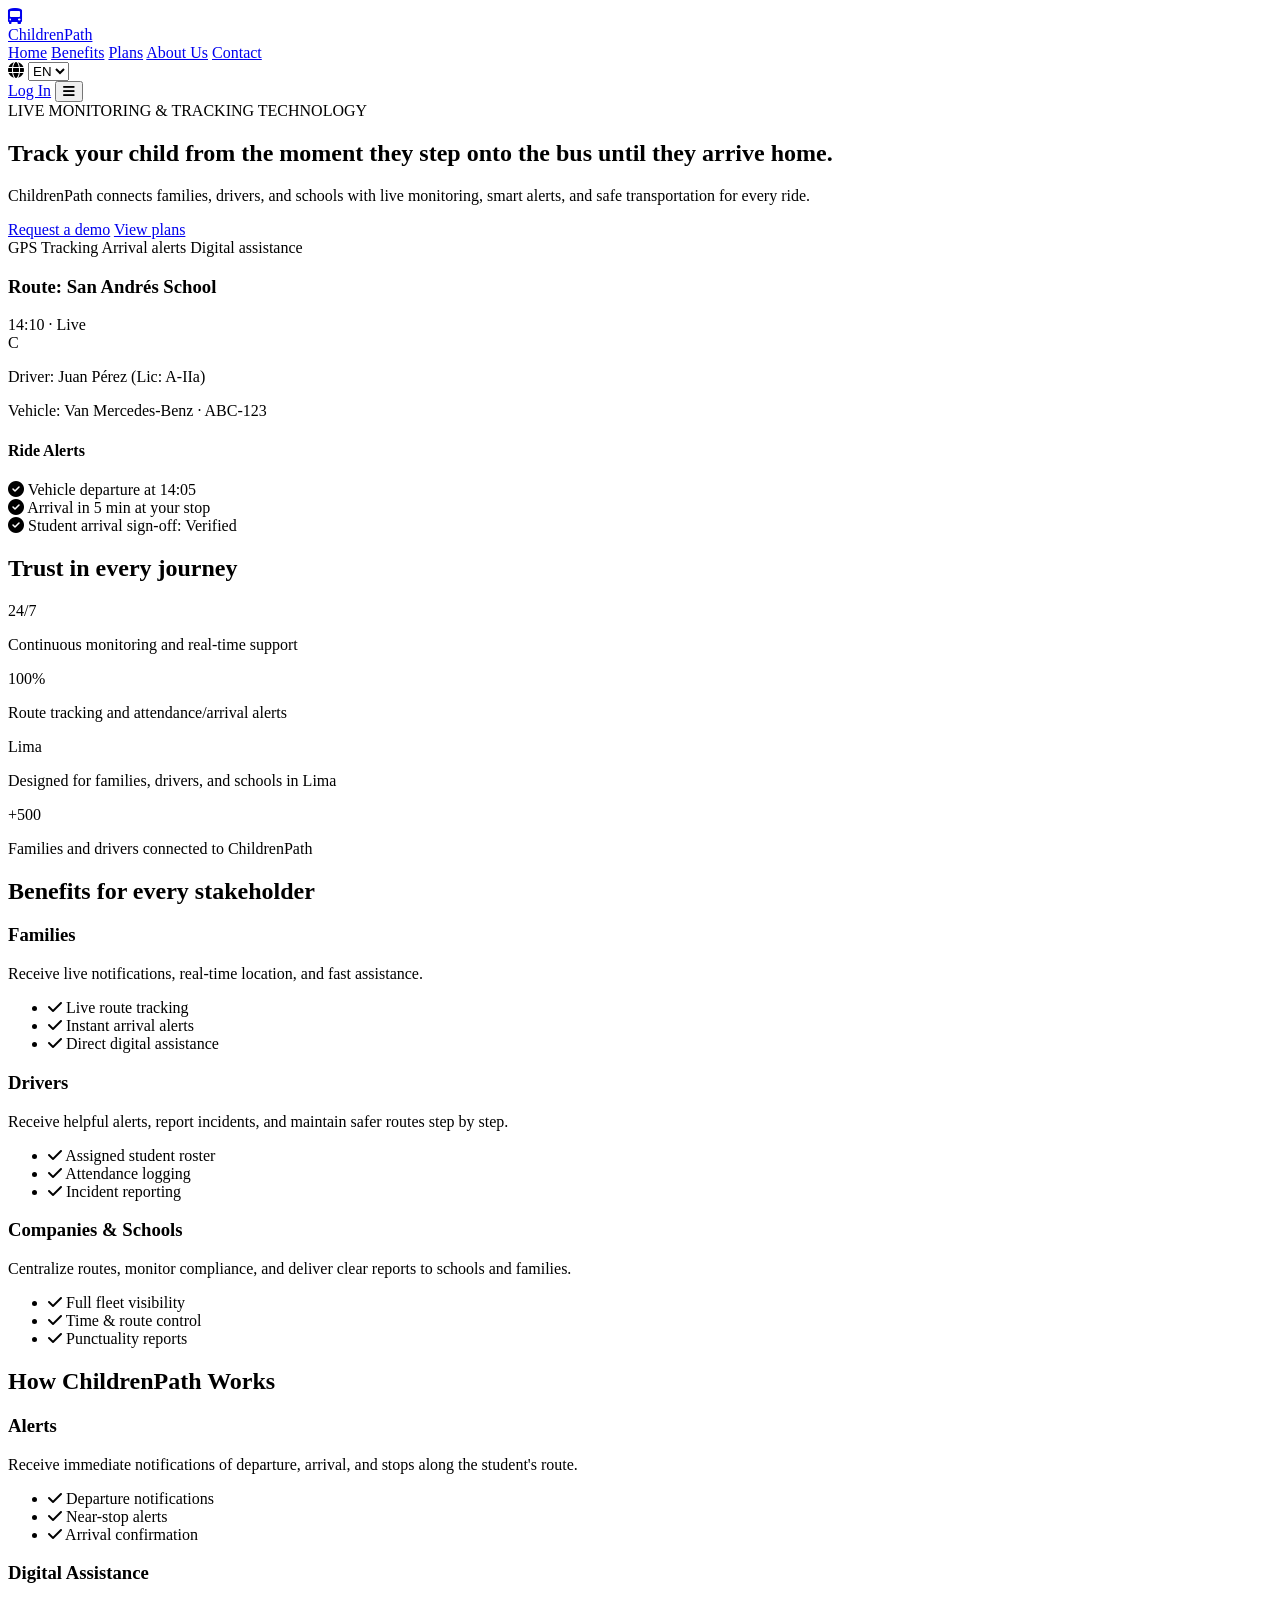
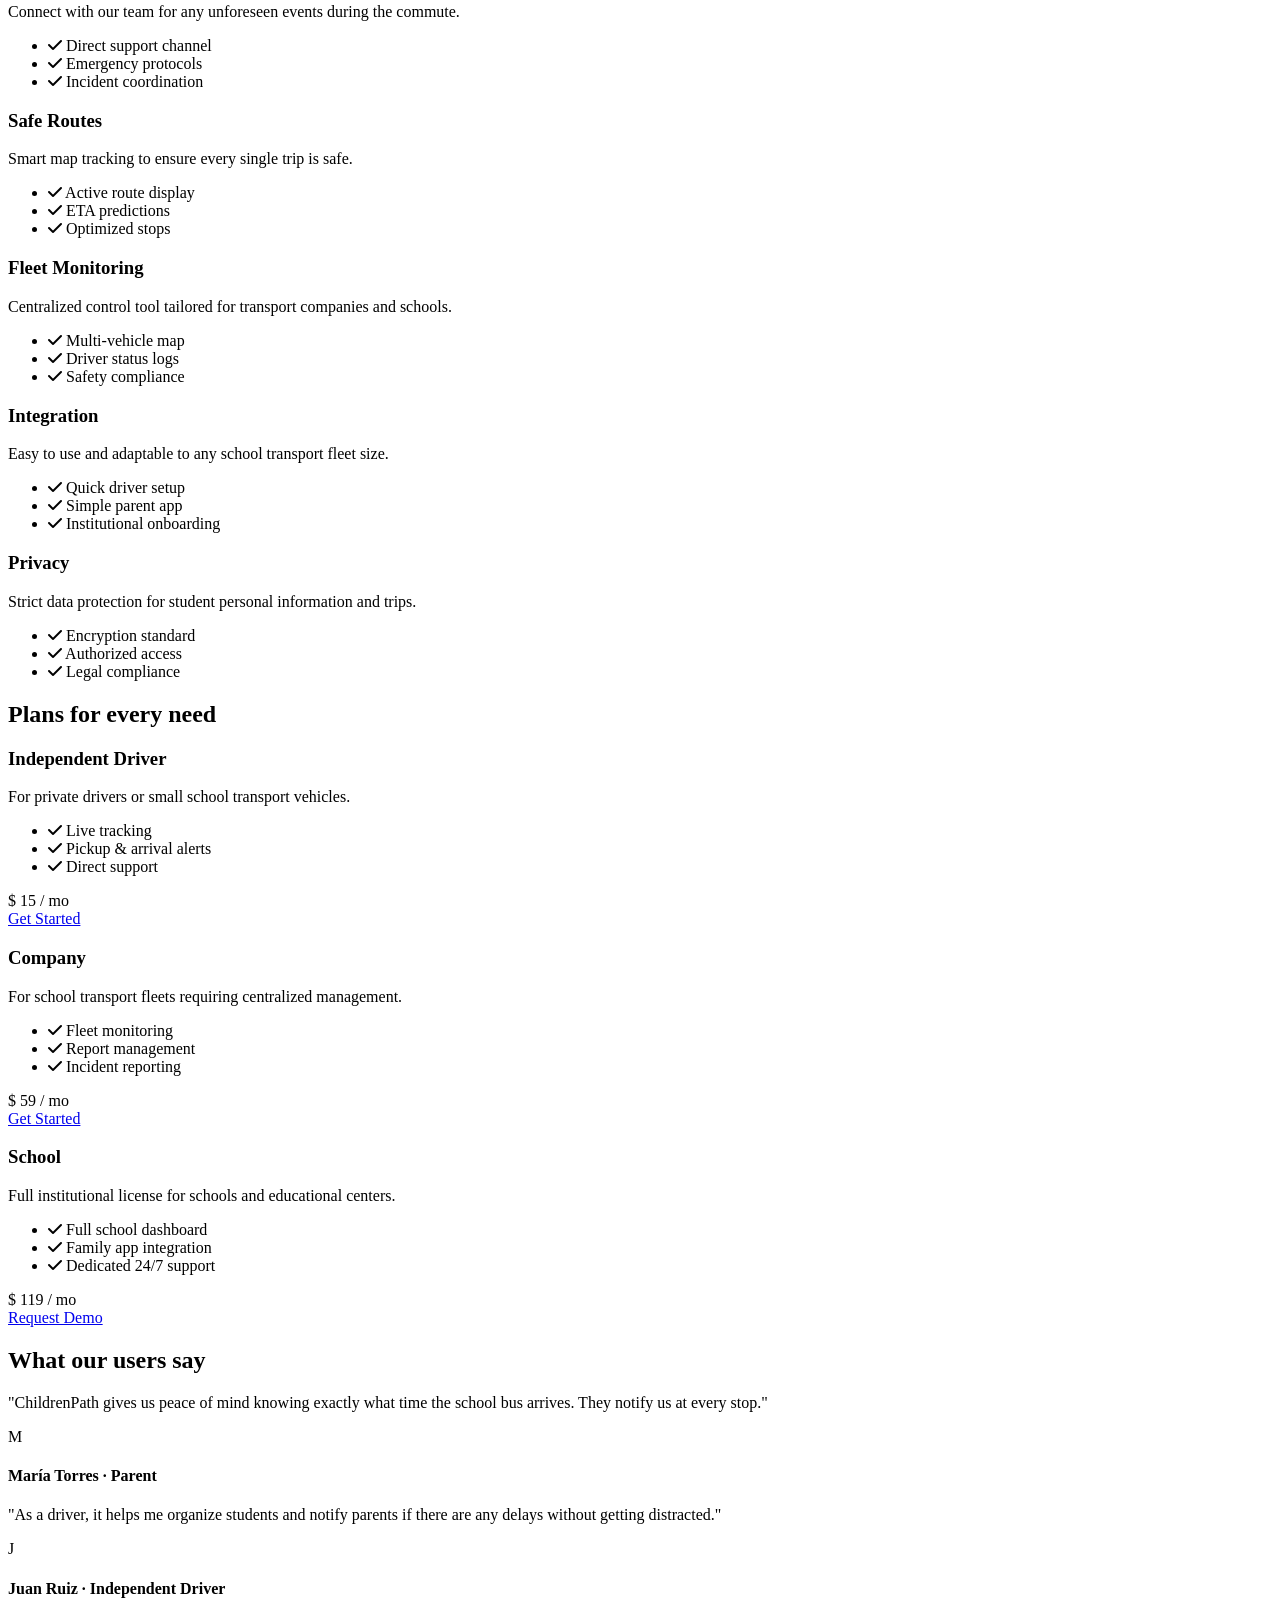
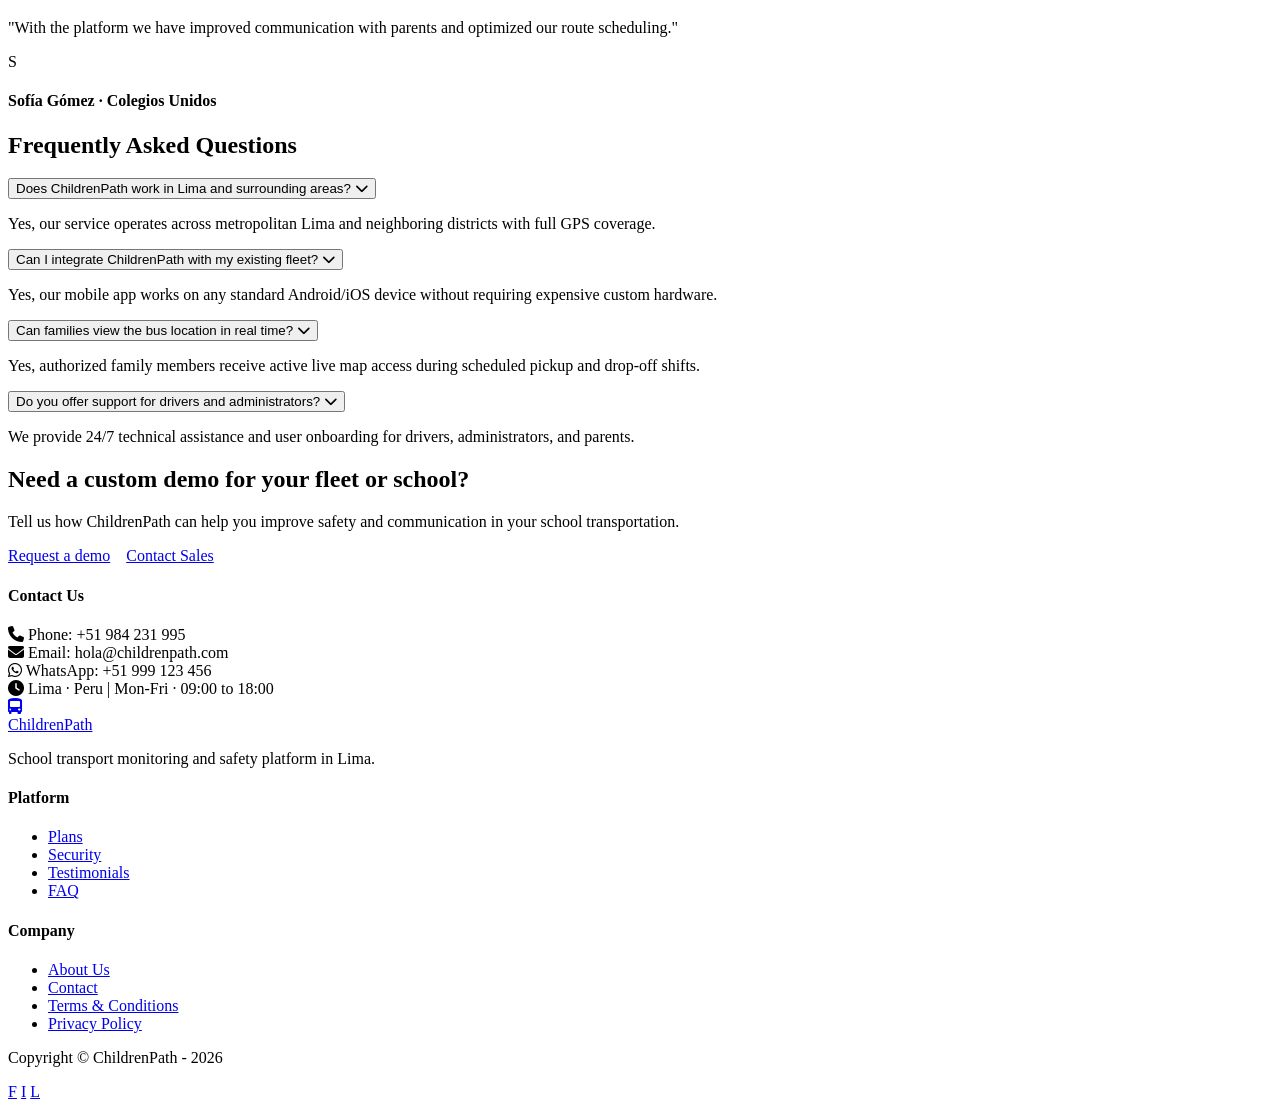
==== index.html @ 65bb15e7 "Feat: add index.html file content This commit creates the ChildrenPath marketing landing page in ind" ====
<!DOCTYPE html>
<html lang="en">
<head>
  <meta charset="UTF-8">
  <meta name="viewport" content="width=device-width, initial-scale=1.0">
  <title>ChildrenPath | Live School Transport Monitoring</title>
  <meta name="description" content="ChildrenPath connects families, drivers, and schools in Lima with live GPS monitoring, smart alerts, and safe school transportation.">
  <link rel="stylesheet" href="https://cdnjs.cloudflare.com/ajax/libs/font-awesome/6.4.0/css/all.min.css">
  <link rel="stylesheet" href="css/styles.css">
</head>
<body>

  <!-- Sticky Navbar -->
  <header class="navbar">
    <div class="container navbar-container">
      <a href="index.html" class="brand-logo">
        <div class="brand-icon">
          <i class="fa-solid fa-bus-simple"></i>
        </div>
        <span>ChildrenPath</span>
      </a>

      <nav class="nav-links">
        <a href="index.html#home" class="active" data-i18n="nav.home">Home</a>
        <a href="index.html#benefits" data-i18n="nav.benefits">Benefits</a>
        <a href="index.html#plans" data-i18n="nav.plans">Plans</a>
        <a href="about.html" data-i18n="nav.about">About Us</a>
        <a href="contact.html" data-i18n="nav.contact">Contact</a>
      </nav>

      <div class="nav-actions">
        <!-- i18n Language Selector -->
        <div class="lang-selector-wrapper">
          <i class="fa-solid fa-globe lang-icon"></i>
          <select class="lang-select" aria-label="Language selector">
            <option value="en" data-i18n="lang.en">EN</option>
            <option value="es" data-i18n="lang.es">ES</option>
          </select>
        </div>

        <!-- Login Button -->
        <a href="#" class="btn-login-header" data-i18n="nav.login">Log In</a>

        <!-- Mobile Menu Toggle -->
        <button class="nav-toggle" aria-label="Toggle navigation menu">
          <i class="fa-solid fa-bars"></i>
        </button>
      </div>
    </div>
  </header>

  <main>
    <!-- Hero Section -->
    <section id="home" class="hero">
      <div class="container hero-grid">
        <div class="hero-content">
          <span class="hero-badge" data-i18n="hero.badge">LIVE MONITORING & TRACKING TECHNOLOGY</span>
          <h1 class="hero-title" data-i18n="hero.title">Track your child from the moment they step onto the bus until they arrive home.</h1>
          <p class="hero-subtitle" data-i18n="hero.subtitle">ChildrenPath connects families, drivers, and schools with live monitoring, smart alerts, and safe transportation for every ride.</p>
          
          <div class="hero-buttons">
            <a href="contact.html" class="btn btn-primary" data-i18n="hero.btn.demo">Request a demo</a>
            <a href="#plans" class="btn btn-outline" data-i18n="hero.btn.plans">View plans</a>
          </div>

          <div class="hero-pills">
            <span class="pill-tag" data-i18n="hero.pill.gps">GPS Tracking</span>
            <span class="pill-tag" data-i18n="hero.pill.alerts">Arrival alerts</span>
            <span class="pill-tag" data-i18n="hero.pill.assistance">Digital assistance</span>
          </div>
        </div>

        <!-- Live Route Card Mockup Widget -->
        <div class="hero-widget">
          <div class="hero-widget-header">
            <h3 class="widget-route-title" data-i18n="hero.card.route">Route: San Andrés School</h3>
            <span class="widget-status-badge">14:10 · Live</span>
          </div>
          <div class="widget-driver-info">
            <div class="driver-avatar">C</div>
            <div class="driver-details">
              <p class="driver-name" data-i18n="hero.card.driver">Driver: Juan Pérez (Lic: A-IIa)</p>
              <p>Vehicle: Van Mercedes-Benz · ABC-123</p>
            </div>
          </div>
          <div class="widget-alerts">
            <h4 class="widget-alerts-title" data-i18n="hero.card.alertsTitle">Ride Alerts</h4>
            <div class="widget-alert-list">
              <div class="widget-alert-item">
                <i class="fa-solid fa-circle-check"></i>
                <span data-i18n="hero.card.alert1">Vehicle departure at 14:05</span>
              </div>
              <div class="widget-alert-item">
                <i class="fa-solid fa-circle-check"></i>
                <span data-i18n="hero.card.alert2">Arrival in 5 min at your stop</span>
              </div>
              <div class="widget-alert-item">
                <i class="fa-solid fa-circle-check"></i>
                <span data-i18n="hero.card.alert3">Student arrival sign-off: Verified</span>
              </div>
            </div>
          </div>
        </div>
      </div>
    </section>

    <!-- Stats Section -->
    <section class="section">
      <div class="container">
        <h2 class="section-title" data-i18n="stats.title">Trust in every journey</h2>
        <div class="stats-grid">
          <div class="stat-card">
            <div class="stat-number" data-i18n="stats.stat1.num">24/7</div>
            <p class="stat-desc" data-i18n="stats.stat1.desc">Continuous monitoring and real-time support</p>
          </div>
          <div class="stat-card">
            <div class="stat-number" data-i18n="stats.stat2.num">100%</div>
            <p class="stat-desc" data-i18n="stats.stat2.desc">Route tracking and attendance/arrival alerts</p>
          </div>
          <div class="stat-card">
            <div class="stat-number" data-i18n="stats.stat3.num">Lima</div>
            <p class="stat-desc" data-i18n="stats.stat3.desc">Designed for families, drivers, and schools in Lima</p>
          </div>
          <div class="stat-card">
            <div class="stat-number" data-i18n="stats.stat4.num">+500</div>
            <p class="stat-desc" data-i18n="stats.stat4.desc">Families and drivers connected to ChildrenPath</p>
          </div>
        </div>
      </div>
    </section>

    <!-- Benefits Section -->
    <section id="benefits" class="section">
      <div class="container">
        <h2 class="section-title" data-i18n="benefits.title">Benefits for every stakeholder</h2>
        <div class="benefits-grid">
          <!-- Families -->
          <div class="benefit-card">
            <h3 data-i18n="benefits.families.title">Families</h3>
            <p data-i18n="benefits.families.desc">Receive live notifications, real-time location, and fast assistance.</p>
            <ul class="benefit-bullets">
              <li><i class="fa-solid fa-check"></i> <span data-i18n="benefits.families.b1">Live route tracking</span></li>
              <li><i class="fa-solid fa-check"></i> <span data-i18n="benefits.families.b2">Instant arrival alerts</span></li>
              <li><i class="fa-solid fa-check"></i> <span data-i18n="benefits.families.b3">Direct digital assistance</span></li>
            </ul>
          </div>
          <!-- Drivers -->
          <div class="benefit-card">
            <h3 data-i18n="benefits.drivers.title">Drivers</h3>
            <p data-i18n="benefits.drivers.desc">Receive helpful alerts, report incidents, and maintain safer routes step by step.</p>
            <ul class="benefit-bullets">
              <li><i class="fa-solid fa-check"></i> <span data-i18n="benefits.drivers.b1">Assigned student roster</span></li>
              <li><i class="fa-solid fa-check"></i> <span data-i18n="benefits.drivers.b2">Attendance logging</span></li>
              <li><i class="fa-solid fa-check"></i> <span data-i18n="benefits.drivers.b3">Incident reporting</span></li>
            </ul>
          </div>
          <!-- Companies / Schools -->
          <div class="benefit-card">
            <h3 data-i18n="benefits.companies.title">Companies & Schools</h3>
            <p data-i18n="benefits.companies.desc">Centralize routes, monitor compliance, and deliver clear reports to schools and families.</p>
            <ul class="benefit-bullets">
              <li><i class="fa-solid fa-check"></i> <span data-i18n="benefits.companies.b1">Full fleet visibility</span></li>
              <li><i class="fa-solid fa-check"></i> <span data-i18n="benefits.companies.b2">Time & route control</span></li>
              <li><i class="fa-solid fa-check"></i> <span data-i18n="benefits.companies.b3">Punctuality reports</span></li>
            </ul>
          </div>
        </div>
      </div>
    </section>

    <!-- How it Works Section -->
    <section class="section">
      <div class="container">
        <h2 class="section-title" data-i18n="how.title">How ChildrenPath Works</h2>
        <div class="how-grid">
          <div class="how-card">
            <h3 data-i18n="how.c1.title">Alerts</h3>
            <p data-i18n="how.c1.desc">Receive immediate notifications of departure, arrival, and stops along the student's route.</p>
            <ul class="benefit-bullets">
              <li><i class="fa-solid fa-check"></i> Departure notifications</li>
              <li><i class="fa-solid fa-check"></i> Near-stop alerts</li>
              <li><i class="fa-solid fa-check"></i> Arrival confirmation</li>
            </ul>
          </div>
          <div class="how-card">
            <h3 data-i18n="how.c2.title">Digital Assistance</h3>
            <p data-i18n="how.c2.desc">Connect with our team for any unforeseen events during the commute.</p>
            <ul class="benefit-bullets">
              <li><i class="fa-solid fa-check"></i> Direct support channel</li>
              <li><i class="fa-solid fa-check"></i> Emergency protocols</li>
              <li><i class="fa-solid fa-check"></i> Incident coordination</li>
            </ul>
          </div>
          <div class="how-card">
            <h3 data-i18n="how.c3.title">Safe Routes</h3>
            <p data-i18n="how.c3.desc">Smart map tracking to ensure every single trip is safe.</p>
            <ul class="benefit-bullets">
              <li><i class="fa-solid fa-check"></i> Active route display</li>
              <li><i class="fa-solid fa-check"></i> ETA predictions</li>
              <li><i class="fa-solid fa-check"></i> Optimized stops</li>
            </ul>
          </div>
          <div class="how-card">
            <h3 data-i18n="how.c4.title">Fleet Monitoring</h3>
            <p data-i18n="how.c4.desc">Centralized control tool tailored for transport companies and schools.</p>
            <ul class="benefit-bullets">
              <li><i class="fa-solid fa-check"></i> Multi-vehicle map</li>
              <li><i class="fa-solid fa-check"></i> Driver status logs</li>
              <li><i class="fa-solid fa-check"></i> Safety compliance</li>
            </ul>
          </div>
          <div class="how-card">
            <h3 data-i18n="how.c5.title">Integration</h3>
            <p data-i18n="how.c5.desc">Easy to use and adaptable to any school transport fleet size.</p>
            <ul class="benefit-bullets">
              <li><i class="fa-solid fa-check"></i> Quick driver setup</li>
              <li><i class="fa-solid fa-check"></i> Simple parent app</li>
              <li><i class="fa-solid fa-check"></i> Institutional onboarding</li>
            </ul>
          </div>
          <div class="how-card">
            <h3 data-i18n="how.c6.title">Privacy</h3>
            <p data-i18n="how.c6.desc">Strict data protection for student personal information and trips.</p>
            <ul class="benefit-bullets">
              <li><i class="fa-solid fa-check"></i> Encryption standard</li>
              <li><i class="fa-solid fa-check"></i> Authorized access</li>
              <li><i class="fa-solid fa-check"></i> Legal compliance</li>
            </ul>
          </div>
        </div>
      </div>
    </section>

    <!-- Plans Section -->
    <section id="plans" class="section">
      <div class="container">
        <h2 class="section-title" data-i18n="plans.title">Plans for every need</h2>
        <div class="plans-grid">
          <!-- Independent Driver -->
          <div class="plan-card">
            <div>
              <h3 class="plan-title" data-i18n="plans.p1.title">Independent Driver</h3>
              <p class="plan-desc" data-i18n="plans.p1.desc">For private drivers or small school transport vehicles.</p>
              <ul class="benefit-bullets plan-bullets">
                <li><i class="fa-solid fa-check"></i> <span data-i18n="plans.p1.b1">Live tracking</span></li>
                <li><i class="fa-solid fa-check"></i> <span data-i18n="plans.p1.b2">Pickup & arrival alerts</span></li>
                <li><i class="fa-solid fa-check"></i> <span data-i18n="plans.p1.b3">Direct support</span></li>
              </ul>
            </div>
            <div>
              <div class="plan-price-box" data-i18n="plans.p1.price">$ 15 / mo</div>
              <a href="contact.html" class="btn btn-primary" style="width: 100%;" data-i18n="plans.btn.select">Get Started</a>
            </div>
          </div>

          <!-- Company -->
          <div class="plan-card">
            <div>
              <h3 class="plan-title" data-i18n="plans.p2.title">Company</h3>
              <p class="plan-desc" data-i18n="plans.p2.desc">For school transport fleets requiring centralized management.</p>
              <ul class="benefit-bullets plan-bullets">
                <li><i class="fa-solid fa-check"></i> <span data-i18n="plans.p2.b1">Fleet monitoring</span></li>
                <li><i class="fa-solid fa-check"></i> <span data-i18n="plans.p2.b2">Report management</span></li>
                <li><i class="fa-solid fa-check"></i> <span data-i18n="plans.p2.b3">Incident reporting</span></li>
              </ul>
            </div>
            <div>
              <div class="plan-price-box" data-i18n="plans.p2.price">$ 59 / mo</div>
              <a href="contact.html" class="btn btn-primary" style="width: 100%;" data-i18n="plans.btn.select">Get Started</a>
            </div>
          </div>

          <!-- School (Highlighted) -->
          <div class="plan-card highlight">
            <div>
              <h3 class="plan-title" data-i18n="plans.p3.title">School</h3>
              <p class="plan-desc" data-i18n="plans.p3.desc">Full institutional license for schools and educational centers.</p>
              <ul class="benefit-bullets plan-bullets">
                <li><i class="fa-solid fa-check"></i> <span data-i18n="plans.p3.b1">Full school dashboard</span></li>
                <li><i class="fa-solid fa-check"></i> <span data-i18n="plans.p3.b2">Family app integration</span></li>
                <li><i class="fa-solid fa-check"></i> <span data-i18n="plans.p3.b3">Dedicated 24/7 support</span></li>
              </ul>
            </div>
            <div>
              <div class="plan-price-box" data-i18n="plans.p3.price">$ 119 / mo</div>
              <a href="contact.html" class="btn btn-white" style="width: 100%;" data-i18n="plans.btn.request">Request Demo</a>
            </div>
          </div>
        </div>
      </div>
    </section>

    <!-- Testimonials Section -->
    <section class="section">
      <div class="container">
        <h2 class="section-title" data-i18n="testimonials.title">What our users say</h2>
        <div class="testimonials-grid">
          <!-- T1 -->
          <div class="testimonial-card">
            <p class="testimonial-quote" data-i18n="testimonials.t1">"ChildrenPath gives us peace of mind knowing exactly what time the school bus arrives. They notify us at every stop."</p>
            <div class="testimonial-user">
              <div class="user-avatar">M</div>
              <div>
                <h4 class="user-name" data-i18n="testimonials.u1">María Torres · Parent</h4>
              </div>
            </div>
          </div>
          <!-- T2 -->
          <div class="testimonial-card">
            <p class="testimonial-quote" data-i18n="testimonials.t2">"As a driver, it helps me organize students and notify parents if there are any delays without getting distracted."</p>
            <div class="testimonial-user">
              <div class="user-avatar">J</div>
              <div>
                <h4 class="user-name" data-i18n="testimonials.u2">Juan Ruiz · Independent Driver</h4>
              </div>
            </div>
          </div>
          <!-- T3 -->
          <div class="testimonial-card">
            <p class="testimonial-quote" data-i18n="testimonials.t3">"With the platform we have improved communication with parents and optimized our route scheduling."</p>
            <div class="testimonial-user">
              <div class="user-avatar">S</div>
              <div>
                <h4 class="user-name" data-i18n="testimonials.u3">Sofía Gómez · Colegios Unidos</h4>
              </div>
            </div>
          </div>
        </div>
      </div>
    </section>

    <!-- FAQ Accordion -->
    <section class="section">
      <div class="container">
        <h2 class="section-title" data-i18n="faq.title">Frequently Asked Questions</h2>
        <div class="faq-box">
          <div class="faq-list">
            <div class="faq-item">
              <button class="faq-question" aria-expanded="false">
                <span data-i18n="faq.q1">Does ChildrenPath work in Lima and surrounding areas?</span>
                <i class="fa-solid fa-chevron-down"></i>
              </button>
              <div class="faq-answer">
                <p data-i18n="faq.a1">Yes, our service operates across metropolitan Lima and neighboring districts with full GPS coverage.</p>
              </div>
            </div>

            <div class="faq-item">
              <button class="faq-question" aria-expanded="false">
                <span data-i18n="faq.q2">Can I integrate ChildrenPath with my existing fleet?</span>
                <i class="fa-solid fa-chevron-down"></i>
              </button>
              <div class="faq-answer">
                <p data-i18n="faq.a2">Yes, our mobile app works on any standard Android/iOS device without requiring expensive custom hardware.</p>
              </div>
            </div>

            <div class="faq-item">
              <button class="faq-question" aria-expanded="false">
                <span data-i18n="faq.q3">Can families view the bus location in real time?</span>
                <i class="fa-solid fa-chevron-down"></i>
              </button>
              <div class="faq-answer">
                <p data-i18n="faq.a3">Yes, authorized family members receive active live map access during scheduled pickup and drop-off shifts.</p>
              </div>
            </div>

            <div class="faq-item">
              <button class="faq-question" aria-expanded="false">
                <span data-i18n="faq.q4">Do you offer support for drivers and administrators?</span>
                <i class="fa-solid fa-chevron-down"></i>
              </button>
              <div class="faq-answer">
                <p data-i18n="faq.a4">We provide 24/7 technical assistance and user onboarding for drivers, administrators, and parents.</p>
              </div>
            </div>
          </div>
        </div>
      </div>
    </section>

    <!-- CTA Banner -->
    <section class="container">
      <div class="cta-banner">
        <div>
          <h2 data-i18n="cta.title">Need a custom demo for your fleet or school?</h2>
          <p data-i18n="cta.desc">Tell us how ChildrenPath can help you improve safety and communication in your school transportation.</p>
          <div style="display: flex; gap: 16px; flex-wrap: wrap;">
            <a href="contact.html" class="btn btn-white" data-i18n="hero.btn.demo">Request a demo</a>
            <a href="contact.html" class="btn btn-white-outline" data-i18n="cta.btn.contact">Contact Sales</a>
          </div>
        </div>
        <div class="cta-contact-box">
          <h4 data-i18n="cta.contact">Contact Us</h4>
          <div class="contact-detail-item">
            <i class="fa-solid fa-phone"></i>
            <span data-i18n="cta.phone">Phone: +51 984 231 995</span>
          </div>
          <div class="contact-detail-item">
            <i class="fa-solid fa-envelope"></i>
            <span data-i18n="cta.email">Email: hola@childrenpath.com</span>
          </div>
          <div class="contact-detail-item">
            <i class="fa-brands fa-whatsapp"></i>
            <span data-i18n="cta.whatsapp">WhatsApp: +51 999 123 456</span>
          </div>
          <div class="contact-detail-item">
            <i class="fa-solid fa-clock"></i>
            <span data-i18n="cta.hours">Lima · Peru | Mon-Fri · 09:00 to 18:00</span>
          </div>
        </div>
      </div>
    </section>
  </main>

  <!-- Footer -->
  <footer class="footer">
    <div class="container">
      <div class="footer-grid">
        <div class="footer-brand">
          <a href="index.html" class="brand-logo">
            <div class="brand-icon">
              <i class="fa-solid fa-bus-simple"></i>
            </div>
            <span>ChildrenPath</span>
          </a>
          <p data-i18n="footer.tagline">School transport monitoring and safety platform in Lima.</p>
        </div>

        <div class="footer-col">
          <h4 data-i18n="footer.platform">Platform</h4>
          <ul>
            <li><a href="index.html#plans" data-i18n="nav.plans">Plans</a></li>
            <li><a href="#" data-i18n="footer.security">Security</a></li>
            <li><a href="index.html#benefits" data-i18n="footer.testimonials">Testimonials</a></li>
            <li><a href="#" data-i18n="footer.faq">FAQ</a></li>
          </ul>
        </div>

        <div class="footer-col">
          <h4 data-i18n="footer.company">Company</h4>
          <ul>
            <li><a href="about.html" data-i18n="nav.about">About Us</a></li>
            <li><a href="contact.html" data-i18n="nav.contact">Contact</a></li>
            <li><a href="terms.html" data-i18n="footer.terms">Terms & Conditions</a></li>
            <li><a href="terms.html" data-i18n="footer.privacy">Privacy Policy</a></li>
          </ul>
        </div>
      </div>

      <div class="footer-bottom">
        <p data-i18n="footer.copyright">Copyright © ChildrenPath - 2026</p>
        <div class="social-icons">
          <a href="#" class="social-circle" aria-label="Facebook">F</a>
          <a href="#" class="social-circle" aria-label="Instagram">I</a>
          <a href="#" class="social-circle" aria-label="LinkedIn">L</a>
        </div>
      </div>
    </div>
  </footer>

  <script src="js/i18n.js"></script>
  <script src="js/main.js"></script>
</body>
</html>
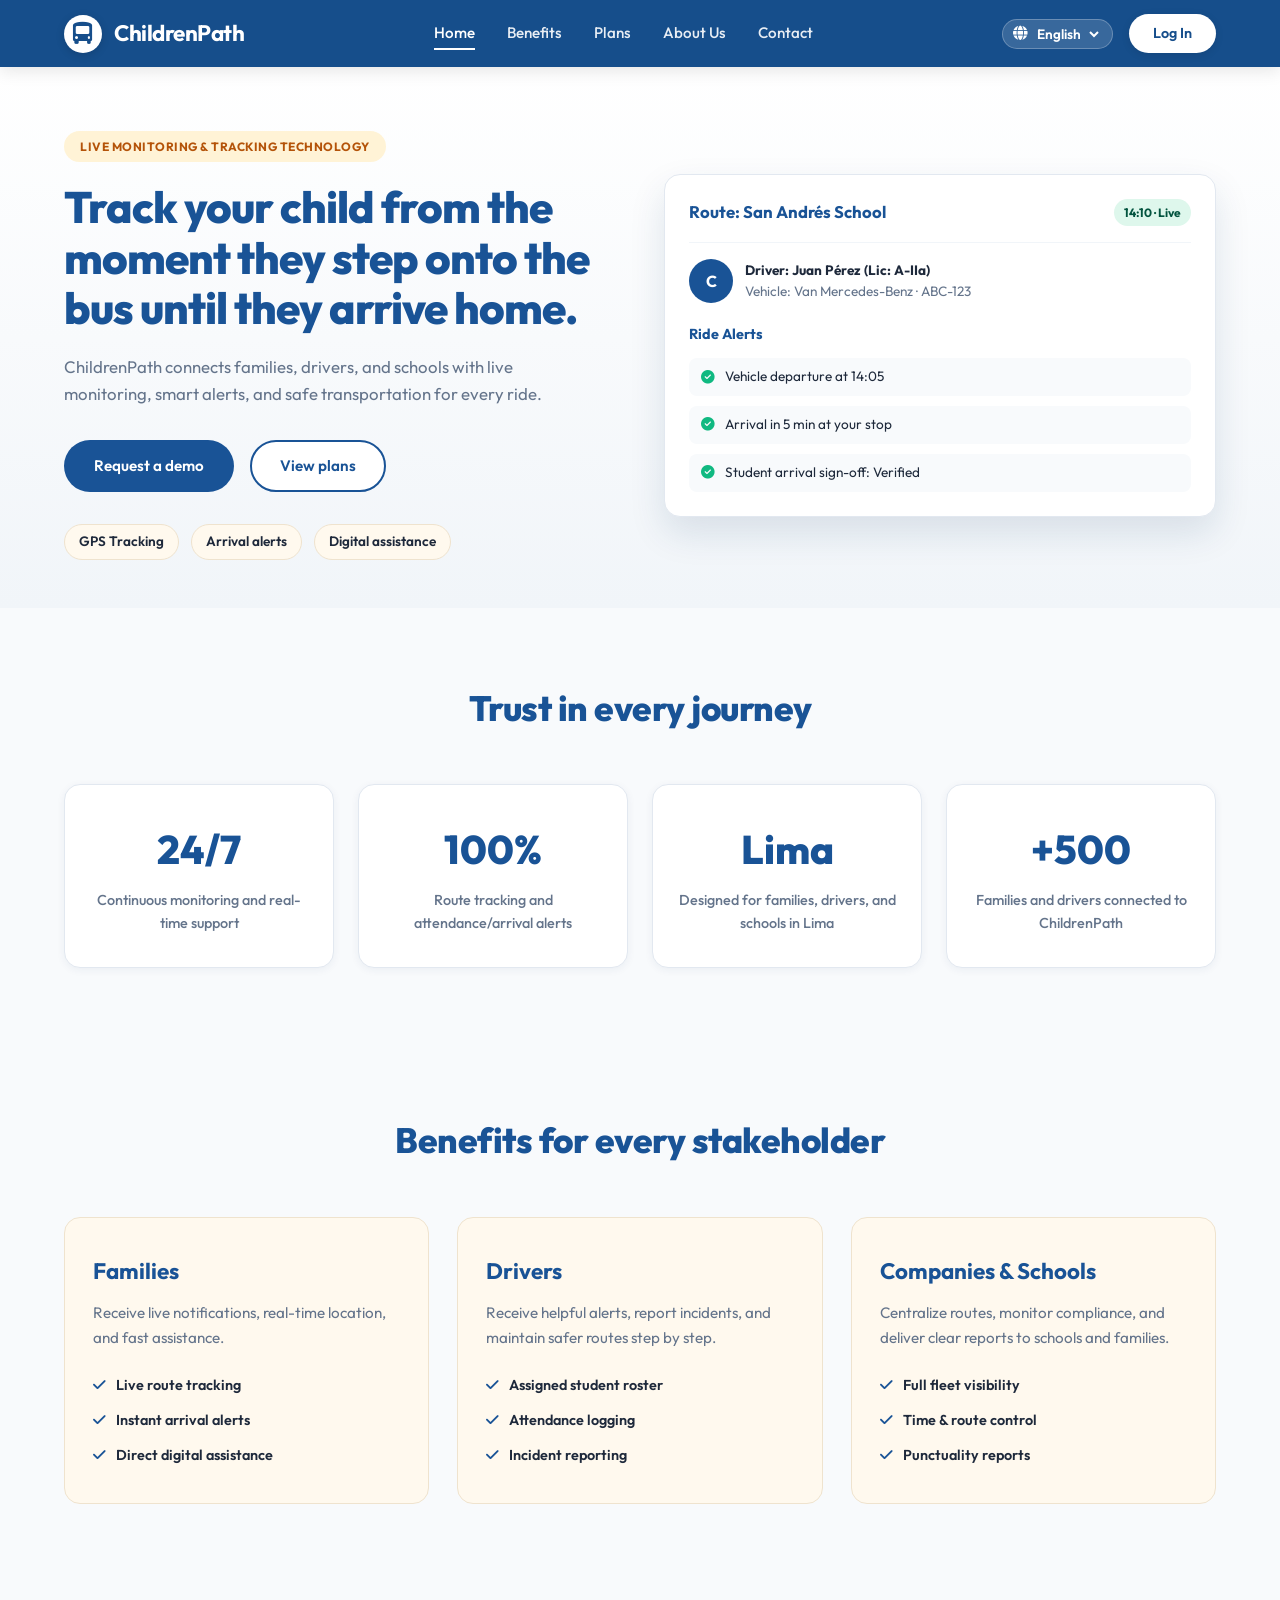
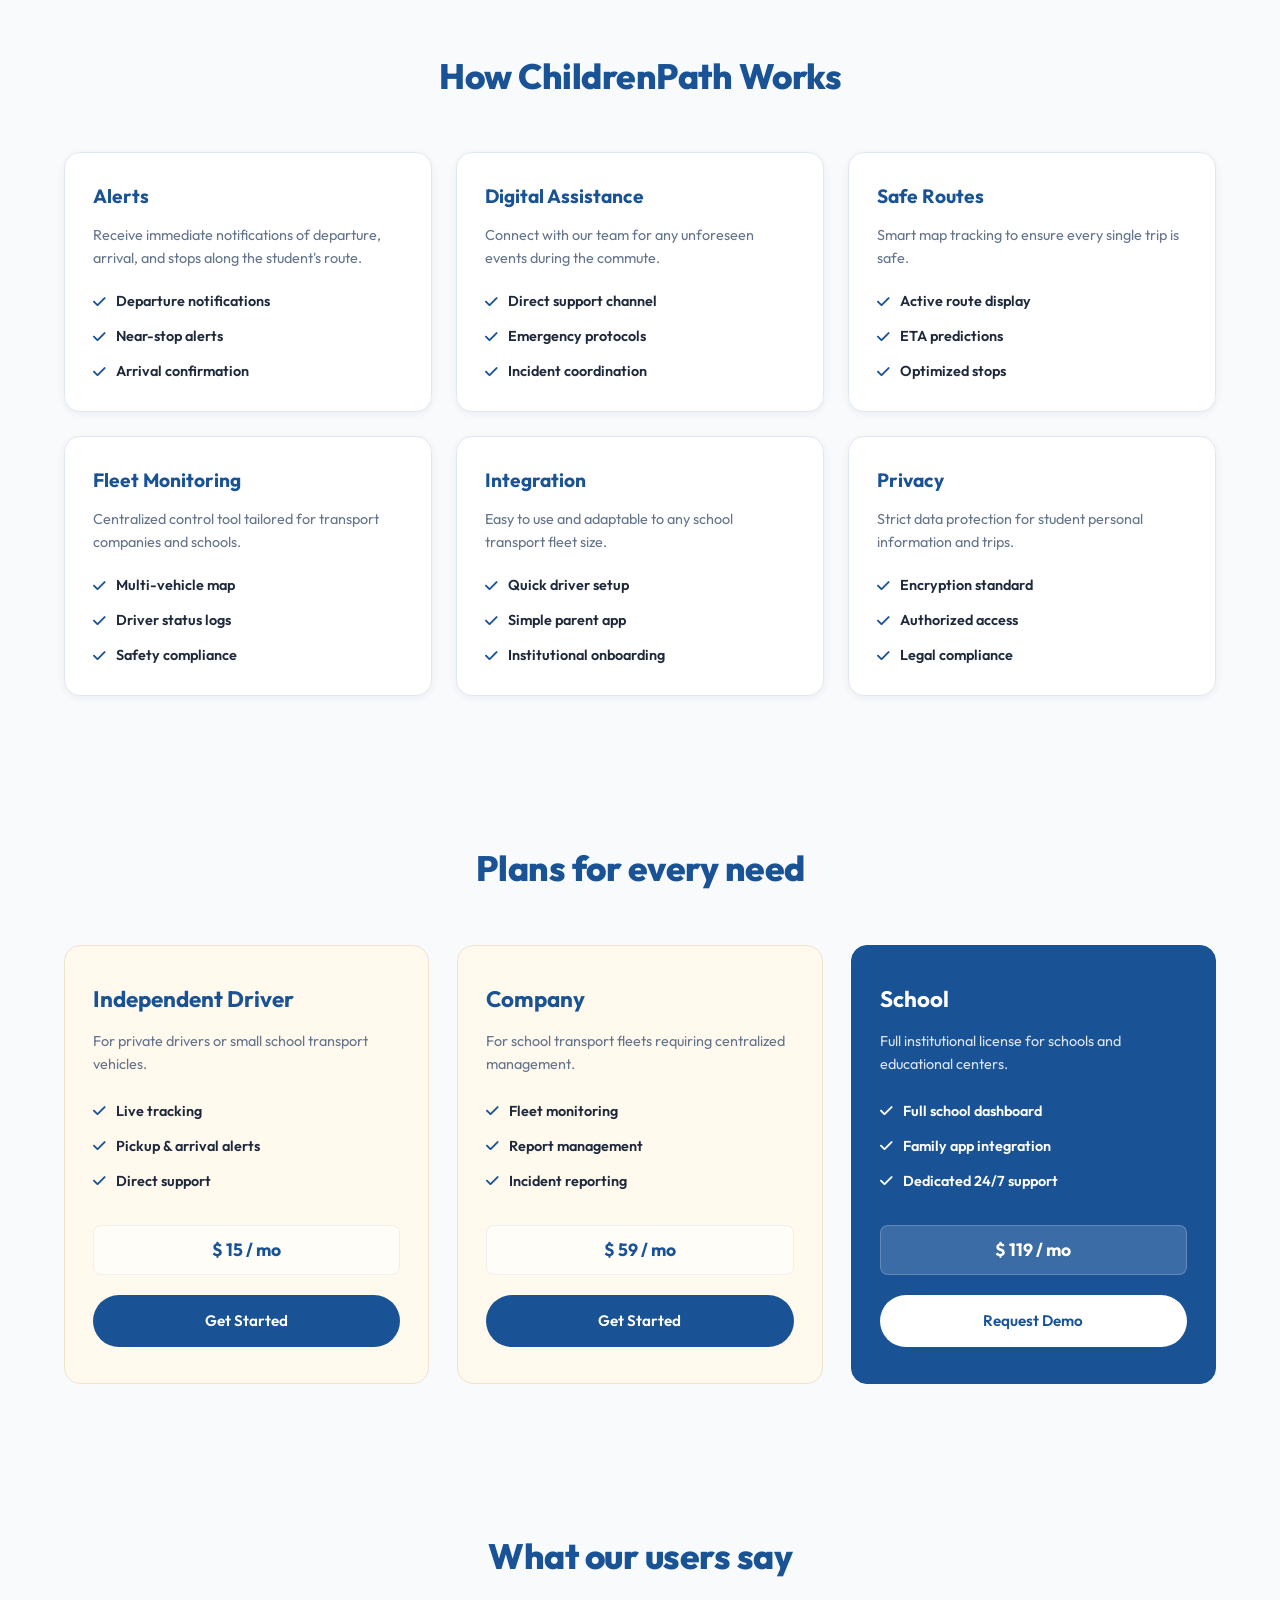
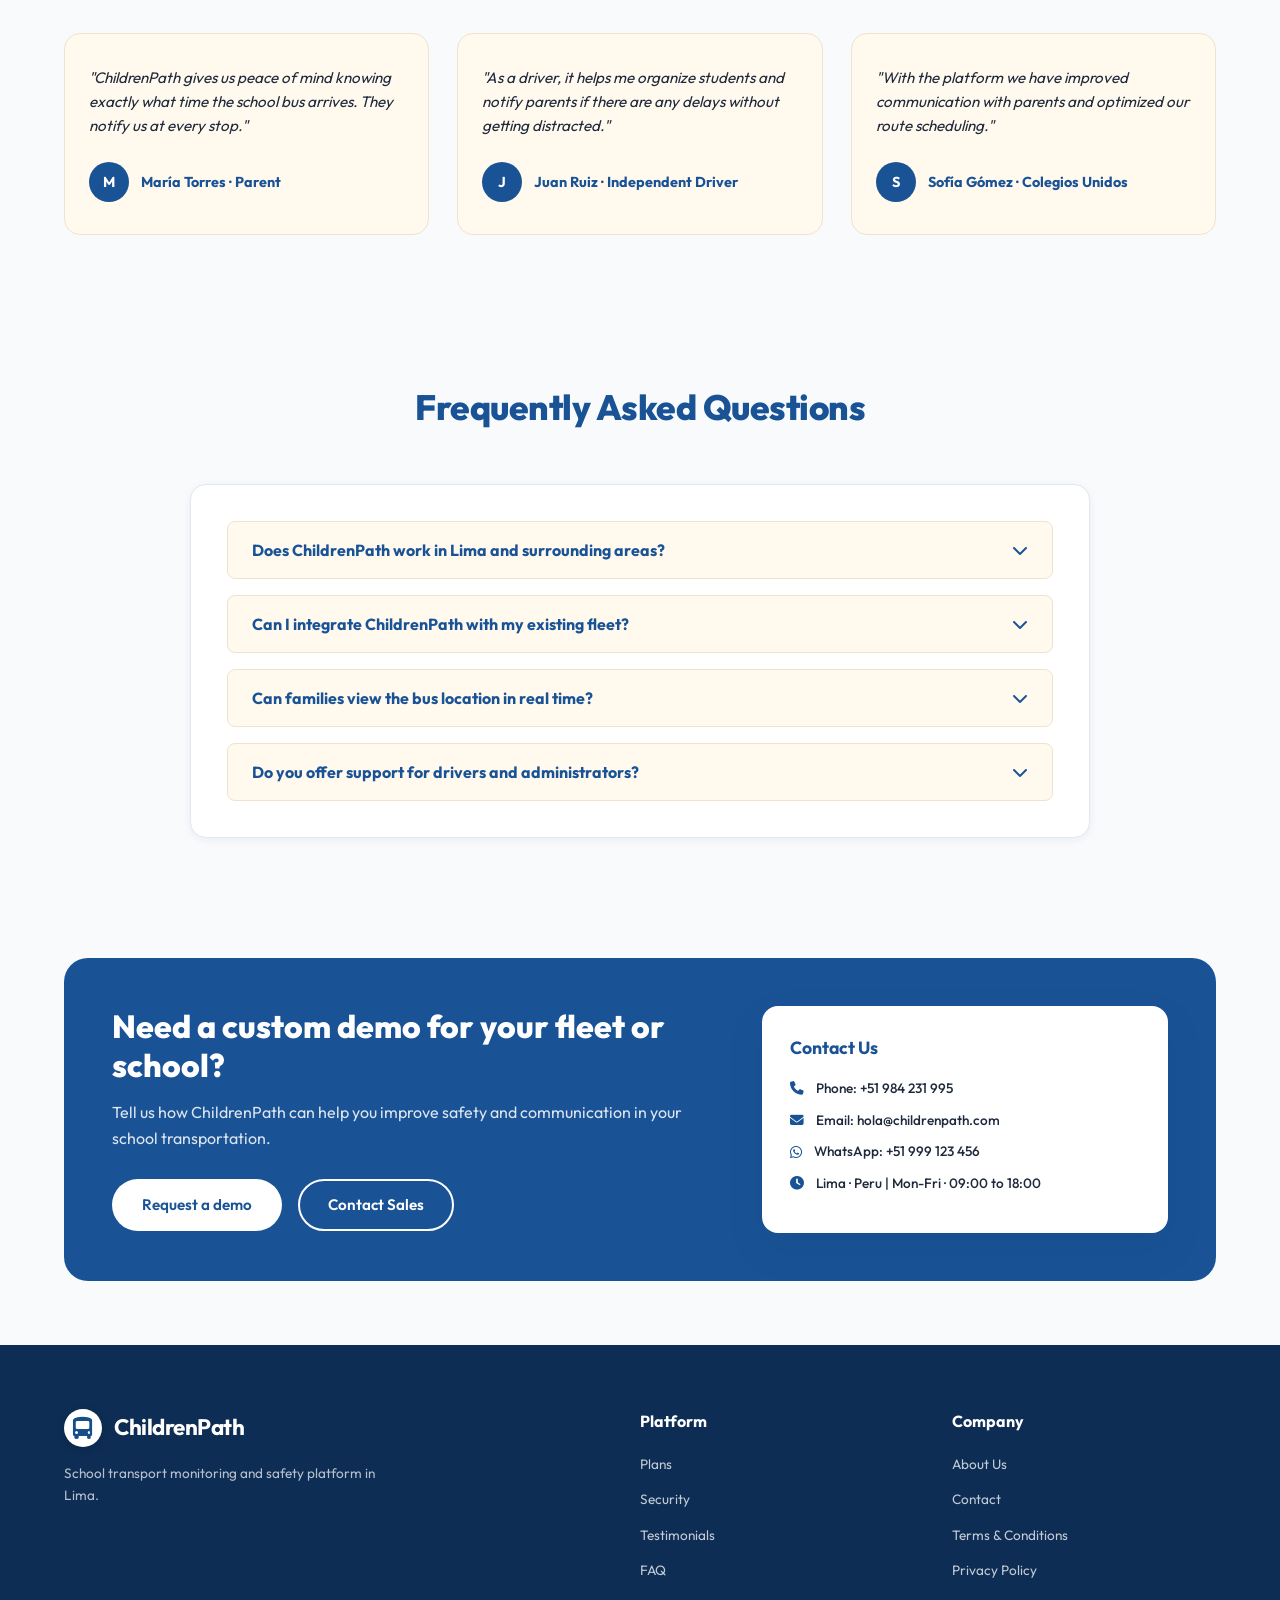
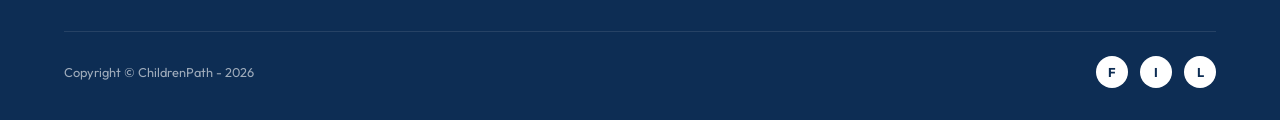
==== commit f23619ed: "Feat: add the redirect link of login" ====
--- a/index.html
+++ b/index.html
@@ -39,7 +39,7 @@
         </div>
 
         <!-- Login Button -->
-        <a href="#" class="btn-login-header" data-i18n="nav.login">Log In</a>
+        <a href="https://children-path-4d5c3.web.app/iam" class="btn-login-header" data-i18n="nav.login">Log In</a>
 
         <!-- Mobile Menu Toggle -->
         <button class="nav-toggle" aria-label="Toggle navigation menu">
--- a/css/styles.css
+++ b/css/styles.css
@@ -0,0 +1,1336 @@
+/* ==========================================================================
+   ChildrenPath - Premium Design System & Stylesheet
+   ========================================================================== */
+
+@import url('https://fonts.googleapis.com/css2?family=Outfit:wght@300;400;500;600;700;800&family=Inter:wght@400;500;600;700&display=swap');
+
+:root {
+  --color-primary: #164E8B;
+  --color-primary-dark: #0F3764;
+  --color-primary-light: #2365AE;
+  --color-navy: #195396;
+  --color-navy-dark: #0D2D54;
+  --color-accent: #3E84D6;
+
+  --color-bg-light: #F8FAFC;
+  --color-bg-card-cream: #FFF9EE;
+  --color-border-cream: #EFE3CE;
+  --color-bg-white: #FFFFFF;
+
+  --color-text-main: #1E293B;
+  --color-text-muted: #64748B;
+  --color-text-light: #94A3B8;
+  --color-white: #FFFFFF;
+
+  --shadow-sm: 0 2px 8px rgba(15, 55, 100, 0.06);
+  --shadow-md: 0 8px 24px rgba(15, 55, 100, 0.08);
+  --shadow-lg: 0 16px 36px rgba(15, 55, 100, 0.12);
+
+  --radius-sm: 8px;
+  --radius-md: 16px;
+  --radius-lg: 24px;
+  --radius-full: 9999px;
+
+  --transition: all 0.3s cubic-bezier(0.4, 0, 0.2, 1);
+}
+
+/* --- Base Reset & Typography --- */
+*,
+*::before,
+*::after {
+  box-sizing: border-box;
+  margin: 0;
+  padding: 0;
+}
+
+html {
+  scroll-behavior: smooth;
+  font-size: 16px;
+}
+
+body {
+  font-family: 'Outfit', 'Inter', -apple-system, BlinkMacSystemFont, sans-serif;
+  color: var(--color-text-main);
+  background-color: var(--color-bg-light);
+  line-height: 1.6;
+  -webkit-font-smoothing: antialiased;
+}
+
+a {
+  text-decoration: none;
+  color: inherit;
+  transition: var(--transition);
+}
+
+img {
+  max-width: 100%;
+  height: auto;
+  display: block;
+}
+
+ul {
+  list-style: none;
+}
+
+button,
+input,
+select,
+textarea {
+  font-family: inherit;
+  font-size: inherit;
+}
+
+.container {
+  width: 100%;
+  max-width: 1200px;
+  margin: 0 auto;
+  padding: 0 24px;
+}
+
+/* --- Sticky Navigation Bar --- */
+.navbar {
+  position: sticky;
+  top: 0;
+  left: 0;
+  width: 100%;
+  background-color: var(--color-primary);
+  color: var(--color-white);
+  z-index: 1000;
+  box-shadow: 0 4px 16px rgba(0, 0, 0, 0.1);
+  padding: 14px 0;
+}
+
+.navbar-container {
+  display: flex;
+  align-items: center;
+  justify-content: space-between;
+}
+
+.brand-logo {
+  display: flex;
+  align-items: center;
+  gap: 12px;
+  font-size: 1.4rem;
+  font-weight: 700;
+  color: var(--color-white);
+  letter-spacing: -0.5px;
+}
+
+.brand-icon {
+  width: 38px;
+  height: 38px;
+  background: var(--color-white);
+  border-radius: 50%;
+  display: flex;
+  align-items: center;
+  justify-content: center;
+  color: var(--color-primary);
+  box-shadow: 0 2px 8px rgba(0, 0, 0, 0.15);
+}
+
+.nav-links {
+  display: flex;
+  align-items: center;
+  gap: 32px;
+}
+
+.nav-links a {
+  color: rgba(255, 255, 255, 0.9);
+  font-size: 0.95rem;
+  font-weight: 500;
+  position: relative;
+  padding: 4px 0;
+}
+
+.nav-links a:hover,
+.nav-links a.active {
+  color: var(--color-white);
+}
+
+.nav-links a::after {
+  content: '';
+  position: absolute;
+  bottom: 0;
+  left: 0;
+  width: 0%;
+  height: 2px;
+  background-color: var(--color-white);
+  transition: var(--transition);
+}
+
+.nav-links a:hover::after,
+.nav-links a.active::after {
+  width: 100%;
+}
+
+.nav-actions {
+  display: flex;
+  align-items: center;
+  gap: 16px;
+}
+
+/* Internationalization Switcher */
+.lang-selector-wrapper {
+  display: flex;
+  align-items: center;
+  gap: 6px;
+  background: rgba(255, 255, 255, 0.15);
+  padding: 4px 10px;
+  border-radius: var(--radius-full);
+  border: 1px solid rgba(255, 255, 255, 0.25);
+}
+
+.lang-icon {
+  font-size: 0.9rem;
+  color: var(--color-white);
+}
+
+.lang-select {
+  background: transparent;
+  border: none;
+  color: var(--color-white);
+  font-weight: 600;
+  font-size: 0.85rem;
+  cursor: pointer;
+  outline: none;
+}
+
+.lang-select option {
+  background-color: var(--color-primary-dark);
+  color: var(--color-white);
+}
+
+/* Login Button */
+.btn-login-header {
+  background-color: var(--color-white);
+  color: var(--color-primary);
+  font-weight: 600;
+  font-size: 0.9rem;
+  padding: 8px 24px;
+  border-radius: var(--radius-full);
+  box-shadow: 0 2px 8px rgba(0, 0, 0, 0.1);
+  transition: var(--transition);
+}
+
+.btn-login-header:hover {
+  background-color: #F1F5F9;
+  transform: translateY(-1px);
+}
+
+.nav-toggle {
+  display: none;
+  background: none;
+  border: none;
+  color: var(--color-white);
+  font-size: 1.6rem;
+  cursor: pointer;
+}
+
+/* --- Buttons System --- */
+.btn {
+  display: inline-flex;
+  align-items: center;
+  justify-content: center;
+  gap: 8px;
+  font-weight: 600;
+  font-size: 0.95rem;
+  padding: 12px 28px;
+  border-radius: var(--radius-full);
+  cursor: pointer;
+  transition: var(--transition);
+  border: 2px solid transparent;
+}
+
+.btn-primary {
+  background-color: var(--color-navy);
+  color: var(--color-white);
+}
+
+.btn-primary:hover {
+  background-color: var(--color-primary-dark);
+  box-shadow: var(--shadow-md);
+  transform: translateY(-2px);
+}
+
+.btn-outline {
+  background-color: var(--color-white);
+  color: var(--color-navy);
+  border-color: var(--color-navy);
+}
+
+.btn-outline:hover {
+  background-color: var(--color-navy);
+  color: var(--color-white);
+  transform: translateY(-2px);
+}
+
+.btn-white {
+  background-color: var(--color-white);
+  color: var(--color-navy);
+}
+
+.btn-white:hover {
+  background-color: #F8FAFC;
+  box-shadow: var(--shadow-md);
+  transform: translateY(-2px);
+}
+
+.btn-white-outline {
+  background-color: transparent;
+  color: var(--color-white);
+  border-color: var(--color-white);
+}
+
+.btn-white-outline:hover {
+  background-color: var(--color-white);
+  color: var(--color-navy);
+}
+
+/* --- Hero Section --- */
+.hero {
+  padding: 64px 0 48px;
+  background: linear-gradient(180deg, #FFFFFF 0%, #F1F5F9 100%);
+}
+
+.hero-grid {
+  display: grid;
+  grid-template-columns: 1fr 1fr;
+  gap: 48px;
+  align-items: center;
+}
+
+.hero-badge {
+  display: inline-block;
+  background-color: #FFF3D6;
+  color: #B45309;
+  font-size: 0.75rem;
+  font-weight: 700;
+  padding: 6px 16px;
+  border-radius: var(--radius-full);
+  margin-bottom: 20px;
+  letter-spacing: 0.5px;
+  text-transform: uppercase;
+}
+
+.hero-title {
+  font-size: 2.75rem;
+  font-weight: 800;
+  color: var(--color-navy);
+  line-height: 1.15;
+  margin-bottom: 20px;
+  letter-spacing: -1px;
+}
+
+.hero-subtitle {
+  font-size: 1.05rem;
+  color: var(--color-text-muted);
+  margin-bottom: 32px;
+  max-width: 520px;
+}
+
+.hero-buttons {
+  display: flex;
+  gap: 16px;
+  margin-bottom: 32px;
+  flex-wrap: wrap;
+}
+
+.hero-pills {
+  display: flex;
+  gap: 12px;
+  flex-wrap: wrap;
+}
+
+.pill-tag {
+  background-color: var(--color-bg-card-cream);
+  border: 1px solid var(--color-border-cream);
+  color: var(--color-text-main);
+  font-size: 0.85rem;
+  font-weight: 600;
+  padding: 6px 14px;
+  border-radius: var(--radius-full);
+}
+
+/* Hero Widget UI Mockup Card */
+.hero-widget {
+  background: var(--color-white);
+  border-radius: var(--radius-md);
+  padding: 24px;
+  box-shadow: var(--shadow-lg);
+  border: 1px solid #E2E8F0;
+  position: relative;
+}
+
+.hero-widget-header {
+  display: flex;
+  align-items: center;
+  justify-content: space-between;
+  border-bottom: 1px solid #F1F5F9;
+  padding-bottom: 16px;
+  margin-bottom: 16px;
+}
+
+.widget-route-title {
+  font-size: 1.05rem;
+  font-weight: 700;
+  color: var(--color-navy);
+}
+
+.widget-status-badge {
+  background-color: #DEF7EC;
+  color: #03543F;
+  font-size: 0.75rem;
+  font-weight: 700;
+  padding: 4px 10px;
+  border-radius: var(--radius-full);
+}
+
+.widget-driver-info {
+  display: flex;
+  align-items: center;
+  gap: 12px;
+  margin-bottom: 20px;
+}
+
+.driver-avatar {
+  width: 44px;
+  height: 44px;
+  background-color: var(--color-navy);
+  color: var(--color-white);
+  border-radius: 50%;
+  display: flex;
+  align-items: center;
+  justify-content: center;
+  font-weight: 700;
+}
+
+.driver-details p {
+  font-size: 0.85rem;
+  color: var(--color-text-muted);
+}
+
+.driver-name {
+  font-weight: 700;
+  color: var(--color-text-main) !important;
+}
+
+.widget-alerts-title {
+  font-size: 0.9rem;
+  font-weight: 700;
+  color: var(--color-navy);
+  margin-bottom: 12px;
+}
+
+.widget-alert-list {
+  display: flex;
+  flex-direction: column;
+  gap: 10px;
+}
+
+.widget-alert-item {
+  display: flex;
+  align-items: center;
+  gap: 10px;
+  font-size: 0.85rem;
+  color: var(--color-text-main);
+  background-color: #F8FAFC;
+  padding: 8px 12px;
+  border-radius: var(--radius-sm);
+}
+
+.widget-alert-item i {
+  color: #10B981;
+}
+
+/* --- Section Titles & Layouts --- */
+.section {
+  padding: 72px 0;
+}
+
+.section-title {
+  font-size: 2.2rem;
+  font-weight: 800;
+  color: var(--color-navy);
+  text-align: center;
+  margin-bottom: 48px;
+  letter-spacing: -0.5px;
+}
+
+/* --- Stats Grid Section --- */
+.stats-grid {
+  display: grid;
+  grid-template-columns: repeat(4, 1fr);
+  gap: 24px;
+}
+
+.stat-card {
+  background: var(--color-white);
+  border-radius: var(--radius-md);
+  padding: 32px 24px;
+  text-align: center;
+  box-shadow: var(--shadow-sm);
+  border: 1px solid #E2E8F0;
+  transition: var(--transition);
+}
+
+.stat-card:hover {
+  transform: translateY(-4px);
+  box-shadow: var(--shadow-md);
+}
+
+.stat-number {
+  font-size: 2.5rem;
+  font-weight: 800;
+  color: var(--color-navy);
+  margin-bottom: 8px;
+}
+
+.stat-desc {
+  font-size: 0.9rem;
+  color: var(--color-text-muted);
+  font-weight: 500;
+}
+
+/* --- Benefits Section --- */
+.benefits-grid {
+  display: grid;
+  grid-template-columns: repeat(3, 1fr);
+  gap: 28px;
+}
+
+.benefit-card {
+  background-color: var(--color-bg-card-cream);
+  border: 1px solid var(--color-border-cream);
+  border-radius: var(--radius-md);
+  padding: 36px 28px;
+  transition: var(--transition);
+}
+
+.benefit-card:hover {
+  transform: translateY(-4px);
+  box-shadow: var(--shadow-md);
+}
+
+.benefit-card h3 {
+  font-size: 1.4rem;
+  font-weight: 700;
+  color: var(--color-navy);
+  margin-bottom: 12px;
+}
+
+.benefit-card p {
+  font-size: 0.95rem;
+  color: var(--color-text-muted);
+  margin-bottom: 24px;
+}
+
+.benefit-bullets {
+  display: flex;
+  flex-direction: column;
+  gap: 12px;
+}
+
+.benefit-bullets li {
+  display: flex;
+  align-items: center;
+  gap: 10px;
+  font-size: 0.9rem;
+  font-weight: 600;
+  color: var(--color-text-main);
+}
+
+.benefit-bullets li i {
+  color: var(--color-navy);
+}
+
+/* --- How it Works Grid --- */
+.how-grid {
+  display: grid;
+  grid-template-columns: repeat(3, 1fr);
+  gap: 24px;
+}
+
+.how-card {
+  background: var(--color-white);
+  border-radius: var(--radius-md);
+  padding: 28px;
+  box-shadow: var(--shadow-sm);
+  border: 1px solid #E2E8F0;
+  transition: var(--transition);
+}
+
+.how-card:hover {
+  transform: translateY(-4px);
+  box-shadow: var(--shadow-md);
+}
+
+.how-card h3 {
+  font-size: 1.2rem;
+  font-weight: 700;
+  color: var(--color-navy);
+  margin-bottom: 12px;
+}
+
+.how-card p {
+  font-size: 0.9rem;
+  color: var(--color-text-muted);
+  margin-bottom: 20px;
+}
+
+/* --- Plans Pricing Section --- */
+.plans-grid {
+  display: grid;
+  grid-template-columns: repeat(3, 1fr);
+  gap: 28px;
+  align-items: stretch;
+}
+
+.plan-card {
+  background-color: var(--color-bg-card-cream);
+  border: 1px solid var(--color-border-cream);
+  border-radius: var(--radius-md);
+  padding: 36px 28px;
+  display: flex;
+  flex-direction: column;
+  justify-content: space-between;
+  transition: var(--transition);
+}
+
+.plan-card:hover {
+  transform: translateY(-4px);
+  box-shadow: var(--shadow-md);
+}
+
+.plan-card.highlight {
+  background-color: var(--color-navy);
+  color: var(--color-white);
+  border-color: var(--color-navy);
+}
+
+.plan-card.highlight h3,
+.plan-card.highlight .plan-price {
+  color: var(--color-white);
+}
+
+.plan-card.highlight p {
+  color: rgba(255, 255, 255, 0.85);
+}
+
+.plan-card.highlight .benefit-bullets li {
+  color: var(--color-white);
+}
+
+.plan-card.highlight .benefit-bullets li i {
+  color: var(--color-white);
+}
+
+.plan-title {
+  font-size: 1.4rem;
+  font-weight: 700;
+  color: var(--color-navy);
+  margin-bottom: 12px;
+}
+
+.plan-desc {
+  font-size: 0.9rem;
+  color: var(--color-text-muted);
+  margin-bottom: 24px;
+}
+
+.plan-bullets {
+  margin-bottom: 32px;
+}
+
+.plan-price-box {
+  background: rgba(255, 255, 255, 0.6);
+  border-radius: var(--radius-sm);
+  padding: 10px 16px;
+  font-weight: 700;
+  font-size: 1.1rem;
+  color: var(--color-navy);
+  text-align: center;
+  margin-bottom: 20px;
+  border: 1px solid rgba(0, 0, 0, 0.05);
+}
+
+.plan-card.highlight .plan-price-box {
+  background: rgba(255, 255, 255, 0.15);
+  color: var(--color-white);
+  border-color: rgba(255, 255, 255, 0.2);
+}
+
+/* --- Testimonials Section --- */
+.testimonials-grid {
+  display: grid;
+  grid-template-columns: repeat(3, 1fr);
+  gap: 28px;
+}
+
+.testimonial-card {
+  background-color: var(--color-bg-card-cream);
+  border: 1px solid var(--color-border-cream);
+  border-radius: var(--radius-md);
+  padding: 32px 24px;
+  display: flex;
+  flex-direction: column;
+  justify-content: space-between;
+}
+
+.testimonial-quote {
+  font-size: 0.95rem;
+  color: var(--color-text-main);
+  font-style: italic;
+  margin-bottom: 24px;
+  line-height: 1.6;
+}
+
+.testimonial-user {
+  display: flex;
+  align-items: center;
+  gap: 12px;
+}
+
+.user-avatar {
+  width: 40px;
+  height: 40px;
+  border-radius: 50%;
+  background-color: var(--color-navy);
+  color: var(--color-white);
+  display: flex;
+  align-items: center;
+  justify-content: center;
+  font-weight: 700;
+  font-size: 0.9rem;
+}
+
+.user-name {
+  font-size: 0.9rem;
+  font-weight: 700;
+  color: var(--color-navy);
+}
+
+/* --- FAQ Accordion Section --- */
+.faq-box {
+  background: var(--color-white);
+  border-radius: var(--radius-md);
+  padding: 36px;
+  box-shadow: var(--shadow-sm);
+  border: 1px solid #E2E8F0;
+  max-width: 900px;
+  margin: 0 auto;
+}
+
+.faq-list {
+  display: flex;
+  flex-direction: column;
+  gap: 16px;
+}
+
+.faq-item {
+  background-color: var(--color-bg-card-cream);
+  border: 1px solid var(--color-border-cream);
+  border-radius: var(--radius-sm);
+  overflow: hidden;
+}
+
+.faq-question {
+  width: 100%;
+  padding: 18px 24px;
+  background: none;
+  border: none;
+  display: flex;
+  align-items: center;
+  justify-content: space-between;
+  font-size: 1rem;
+  font-weight: 700;
+  color: var(--color-navy);
+  cursor: pointer;
+  text-align: left;
+}
+
+.faq-question i {
+  transition: var(--transition);
+}
+
+.faq-item.active .faq-question i {
+  transform: rotate(180deg);
+}
+
+.faq-answer {
+  max-height: 0;
+  overflow: hidden;
+  transition: max-height 0.3s ease-out;
+  padding: 0 24px;
+}
+
+.faq-item.active .faq-answer {
+  max-height: 300px;
+  padding: 0 24px 20px;
+}
+
+.faq-answer p {
+  font-size: 0.9rem;
+  color: var(--color-text-muted);
+}
+
+/* --- CTA Banner Box --- */
+.cta-banner {
+  background-color: var(--color-navy);
+  color: var(--color-white);
+  border-radius: var(--radius-lg);
+  padding: 48px;
+  margin: 48px 0;
+  display: grid;
+  grid-template-columns: 1.2fr 0.8fr;
+  gap: 40px;
+  align-items: center;
+}
+
+.cta-banner h2 {
+  font-size: 2rem;
+  font-weight: 800;
+  margin-bottom: 16px;
+  line-height: 1.2;
+}
+
+.cta-banner p {
+  font-size: 1rem;
+  color: rgba(255, 255, 255, 0.85);
+  margin-bottom: 28px;
+}
+
+.cta-contact-box {
+  background: var(--color-white);
+  color: var(--color-text-main);
+  border-radius: var(--radius-md);
+  padding: 28px;
+  box-shadow: var(--shadow-lg);
+}
+
+.cta-contact-box h4 {
+  font-size: 1.1rem;
+  font-weight: 700;
+  color: var(--color-navy);
+  margin-bottom: 16px;
+}
+
+.contact-detail-item {
+  display: flex;
+  align-items: center;
+  gap: 12px;
+  font-size: 0.85rem;
+  margin-bottom: 10px;
+  color: var(--color-text-main);
+  font-weight: 500;
+}
+
+.contact-detail-item i {
+  color: var(--color-navy);
+}
+
+/* --- Contact Page Styles --- */
+.contact-hero {
+  padding: 60px 0 40px;
+  text-align: left;
+}
+
+.contact-header-grid {
+  display: grid;
+  grid-template-columns: 1fr 1fr;
+  gap: 40px;
+  align-items: center;
+  margin-bottom: 40px;
+}
+
+.contact-hero-image img {
+  border-radius: var(--radius-md);
+  box-shadow: var(--shadow-md);
+  max-height: 380px;
+  object-fit: cover;
+  width: 100%;
+}
+
+.contact-pills {
+  display: flex;
+  gap: 10px;
+  flex-wrap: wrap;
+  margin-top: 20px;
+}
+
+.contact-pill-btn {
+  background-color: var(--color-navy);
+  color: var(--color-white);
+  padding: 6px 16px;
+  border-radius: var(--radius-full);
+  font-size: 0.85rem;
+  font-weight: 600;
+}
+
+.contact-body-grid {
+  display: grid;
+  grid-template-columns: 0.8fr 1.2fr;
+  gap: 32px;
+  align-items: start;
+}
+
+.contact-info-card {
+  background-color: var(--color-bg-card-cream);
+  border: 1px solid var(--color-border-cream);
+  border-radius: var(--radius-md);
+  padding: 32px 24px;
+}
+
+.contact-info-card h3 {
+  font-size: 1.3rem;
+  font-weight: 700;
+  color: var(--color-navy);
+  margin-bottom: 24px;
+}
+
+.contact-form-card {
+  background-color: var(--color-bg-card-cream);
+  border: 1px solid var(--color-border-cream);
+  border-radius: var(--radius-md);
+  padding: 36px 32px;
+}
+
+.contact-form-card h3 {
+  font-size: 1.4rem;
+  font-weight: 700;
+  color: var(--color-navy);
+  margin-bottom: 24px;
+}
+
+.form-grid {
+  display: grid;
+  grid-template-columns: 1fr 1fr;
+  gap: 20px;
+}
+
+.form-group.full-width {
+  grid-column: span 2;
+}
+
+.form-group label {
+  display: block;
+  font-size: 0.85rem;
+  font-weight: 600;
+  color: var(--color-text-main);
+  margin-bottom: 6px;
+}
+
+.form-control {
+  width: 100%;
+  padding: 10px 14px;
+  background-color: var(--color-white);
+  border: 1px solid #CBD5E1;
+  border-radius: var(--radius-sm);
+  outline: none;
+  transition: var(--transition);
+  font-size: 0.9rem;
+}
+
+.form-control:focus {
+  border-color: var(--color-navy);
+  box-shadow: 0 0 0 3px rgba(25, 83, 150, 0.15);
+}
+
+textarea.form-control {
+  min-height: 110px;
+  resize: vertical;
+}
+
+/* --- About Page Styles --- */
+.about-hero {
+  padding: 60px 0 40px;
+  text-align: center;
+}
+
+.about-gallery {
+  display: grid;
+  grid-template-columns: 1fr 1fr;
+  gap: 24px;
+  margin: 32px 0 48px;
+}
+
+.about-gallery img {
+  border-radius: var(--radius-md);
+  box-shadow: var(--shadow-md);
+  height: 280px;
+  width: 100%;
+  object-fit: cover;
+}
+
+.about-intro-grid {
+  display: grid;
+  grid-template-columns: 1fr 1fr;
+  gap: 40px;
+  align-items: center;
+  margin-bottom: 64px;
+}
+
+.about-intro-text p {
+  font-size: 1.1rem;
+  line-height: 1.8;
+  color: var(--color-text-main);
+}
+
+.about-intro-image img {
+  border-radius: var(--radius-md);
+  box-shadow: var(--shadow-md);
+  max-height: 320px;
+  object-fit: cover;
+  width: 100%;
+}
+
+.mission-vision-grid {
+  display: grid;
+  grid-template-columns: 1fr 1fr;
+  gap: 32px;
+  margin-bottom: 64px;
+}
+
+.mv-card {
+  background-color: var(--color-navy);
+  color: var(--color-white);
+  border-radius: var(--radius-md);
+  padding: 32px;
+  text-align: center;
+}
+
+.mv-card h3 {
+  font-size: 1.8rem;
+  font-weight: 800;
+  margin-bottom: 20px;
+}
+
+.mv-card img {
+  border-radius: var(--radius-sm);
+  height: 180px;
+  width: 100%;
+  object-fit: cover;
+  margin-bottom: 20px;
+}
+
+.mv-card p {
+  font-size: 0.95rem;
+  line-height: 1.6;
+  color: rgba(255, 255, 255, 0.9);
+}
+
+/* --- Team Section: Creatividad --- */
+.team-container {
+  background-color: var(--color-navy);
+  border-radius: var(--radius-lg);
+  padding: 56px 36px;
+  margin: 48px 0 64px;
+  text-align: center;
+}
+
+.team-title {
+  font-size: 2.2rem;
+  font-weight: 800;
+  color: var(--color-white);
+  margin-bottom: 8px;
+  letter-spacing: -0.5px;
+}
+
+.team-subtitle {
+  font-size: 1rem;
+  color: var(--color-white);
+  margin-bottom: 40px;
+}
+
+.team-grid {
+  display: grid;
+  grid-template-columns: repeat(4, 1fr);
+  gap: 24px;
+}
+
+.team-card {
+  background-color: var(--color-white);
+  border-radius: var(--radius-md);
+  padding: 36px 20px 28px;
+  text-align: center;
+  box-shadow: 0 4px 16px rgba(0, 0, 0, 0.04);
+  transition: var(--transition);
+  border: 1px solid rgba(0, 0, 0, 0.04);
+}
+
+.team-card:hover {
+  transform: translateY(-4px);
+  box-shadow: var(--shadow-md);
+}
+
+.team-avatar {
+  width: 80px;
+  height: 80px;
+  border-radius: 50%;
+  background-color: #4A8E8B;
+  color: var(--color-white);
+  margin: 0 auto 20px;
+  display: flex;
+  align-items: center;
+  justify-content: center;
+  font-weight: 700;
+  font-size: 1.25rem;
+  position: relative;
+  overflow: hidden;
+  box-shadow: 0 4px 10px rgba(0, 0, 0, 0.1);
+}
+
+.team-img {
+  width: 100%;
+  height: 100%;
+  object-fit: cover;
+  border-radius: 50%;
+}
+
+.team-initials {
+  width: 100%;
+  height: 100%;
+  display: flex;
+  align-items: center;
+  justify-content: center;
+}
+
+.team-name {
+  font-size: 1.15rem;
+  font-weight: 700;
+  color: var(--color-text-main);
+  margin-bottom: 6px;
+  line-height: 1.25;
+}
+
+.team-role {
+  font-size: 0.85rem;
+  color: var(--color-text-muted);
+  font-weight: 500;
+}
+
+/* --- Terms Page Styles --- */
+.terms-page {
+  padding: 60px 0;
+}
+
+.terms-container-card {
+  background-color: var(--color-bg-card-cream);
+  border: 1px solid var(--color-border-cream);
+  border-radius: var(--radius-lg);
+  padding: 48px;
+  max-width: 960px;
+  margin: 0 auto;
+  box-shadow: var(--shadow-sm);
+}
+
+.terms-updated {
+  font-size: 0.85rem;
+  font-weight: 600;
+  color: var(--color-text-muted);
+  margin-bottom: 16px;
+}
+
+.terms-intro {
+  font-size: 0.95rem;
+  color: var(--color-text-main);
+  margin-bottom: 28px;
+  line-height: 1.7;
+}
+
+.terms-section {
+  margin-bottom: 24px;
+}
+
+.terms-section h3 {
+  font-size: 1.05rem;
+  font-weight: 700;
+  color: var(--color-navy);
+  margin-bottom: 8px;
+}
+
+.terms-section p {
+  font-size: 0.9rem;
+  color: var(--color-text-main);
+  white-space: pre-line;
+  line-height: 1.6;
+}
+
+/* --- Footer --- */
+.footer {
+  background-color: var(--color-navy-dark);
+  color: var(--color-white);
+  padding: 64px 0 32px;
+  margin-top: 64px;
+}
+
+.footer-grid {
+  display: grid;
+  grid-template-columns: 2fr 1fr 1fr;
+  gap: 48px;
+  margin-bottom: 48px;
+}
+
+.footer-brand .brand-logo {
+  margin-bottom: 16px;
+}
+
+.footer-brand p {
+  font-size: 0.85rem;
+  color: rgba(255, 255, 255, 0.7);
+  max-width: 320px;
+}
+
+.footer-col h4 {
+  font-size: 1rem;
+  font-weight: 700;
+  margin-bottom: 16px;
+}
+
+.footer-col ul {
+  display: flex;
+  flex-direction: column;
+  gap: 10px;
+}
+
+.footer-col a {
+  color: rgba(255, 255, 255, 0.75);
+  font-size: 0.85rem;
+}
+
+.footer-col a:hover {
+  color: var(--color-white);
+}
+
+.footer-bottom {
+  border-top: 1px solid rgba(255, 255, 255, 0.1);
+  padding-top: 24px;
+  display: flex;
+  align-items: center;
+  justify-content: space-between;
+  font-size: 0.8rem;
+  color: rgba(255, 255, 255, 0.6);
+}
+
+.social-icons {
+  display: flex;
+  gap: 12px;
+}
+
+.social-circle {
+  width: 32px;
+  height: 32px;
+  border-radius: 50%;
+  background-color: var(--color-white);
+  color: var(--color-navy-dark);
+  display: flex;
+  align-items: center;
+  justify-content: center;
+  font-weight: 700;
+  font-size: 0.8rem;
+  transition: var(--transition);
+}
+
+.social-circle:hover {
+  transform: translateY(-2px);
+  background-color: #E2E8F0;
+}
+
+/* Toast Notifications */
+.toast {
+  position: fixed;
+  bottom: 24px;
+  right: 24px;
+  background-color: var(--color-navy);
+  color: var(--color-white);
+  padding: 14px 24px;
+  border-radius: var(--radius-sm);
+  box-shadow: var(--shadow-lg);
+  font-size: 0.9rem;
+  font-weight: 600;
+  z-index: 2000;
+  opacity: 0;
+  transform: translateY(20px);
+  transition: all 0.3s ease;
+  pointer-events: none;
+}
+
+.toast.show {
+  opacity: 1;
+  transform: translateY(0);
+}
+
+.toast-success {
+  background-color: #059669;
+}
+
+/* --- Responsive Styles --- */
+@media (max-width: 992px) {
+
+  .hero-grid,
+  .contact-header-grid,
+  .contact-body-grid,
+  .about-intro-grid,
+  .mission-vision-grid,
+  .cta-banner {
+    grid-template-columns: 1fr;
+  }
+
+  .stats-grid,
+  .benefits-grid,
+  .how-grid,
+  .plans-grid,
+  .testimonials-grid,
+  .team-grid,
+  .footer-grid {
+    grid-template-columns: repeat(2, 1fr);
+  }
+
+  .hero-title {
+    font-size: 2.2rem;
+  }
+}
+
+@media (max-width: 768px) {
+  .nav-links {
+    position: fixed;
+    top: 66px;
+    left: 0;
+    width: 100%;
+    background-color: var(--color-primary-dark);
+    flex-direction: column;
+    padding: 24px;
+    gap: 20px;
+    transform: translateY(-150%);
+    transition: var(--transition);
+    box-shadow: 0 8px 16px rgba(0, 0, 0, 0.2);
+  }
+
+  .nav-links.active {
+    transform: translateY(0);
+  }
+
+  .nav-toggle {
+    display: block;
+  }
+
+  .stats-grid,
+  .benefits-grid,
+  .how-grid,
+  .plans-grid,
+  .testimonials-grid,
+  .about-gallery,
+  .footer-grid,
+  .form-grid {
+    grid-template-columns: 1fr;
+  }
+
+  .form-group.full-width {
+    grid-column: span 1;
+  }
+
+  .footer-bottom {
+    flex-direction: column;
+    gap: 16px;
+    text-align: center;
+  }
+}
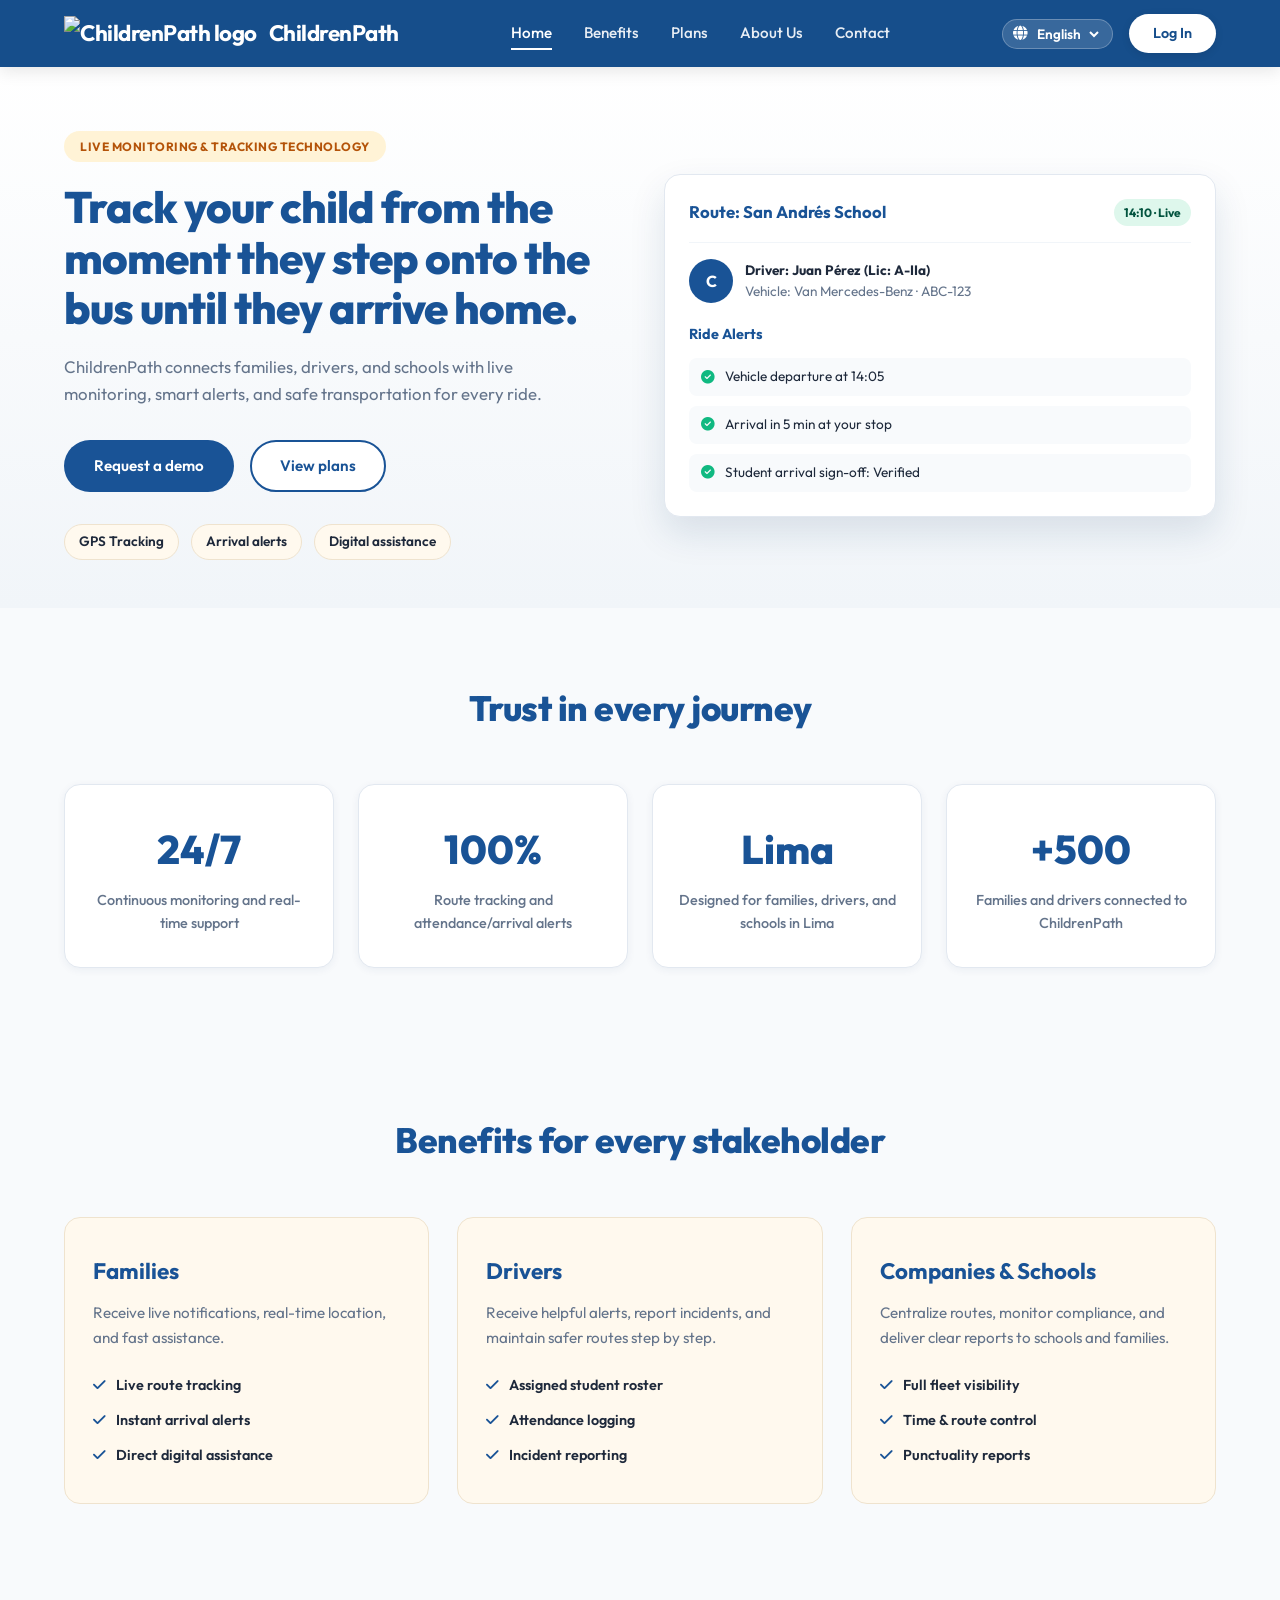
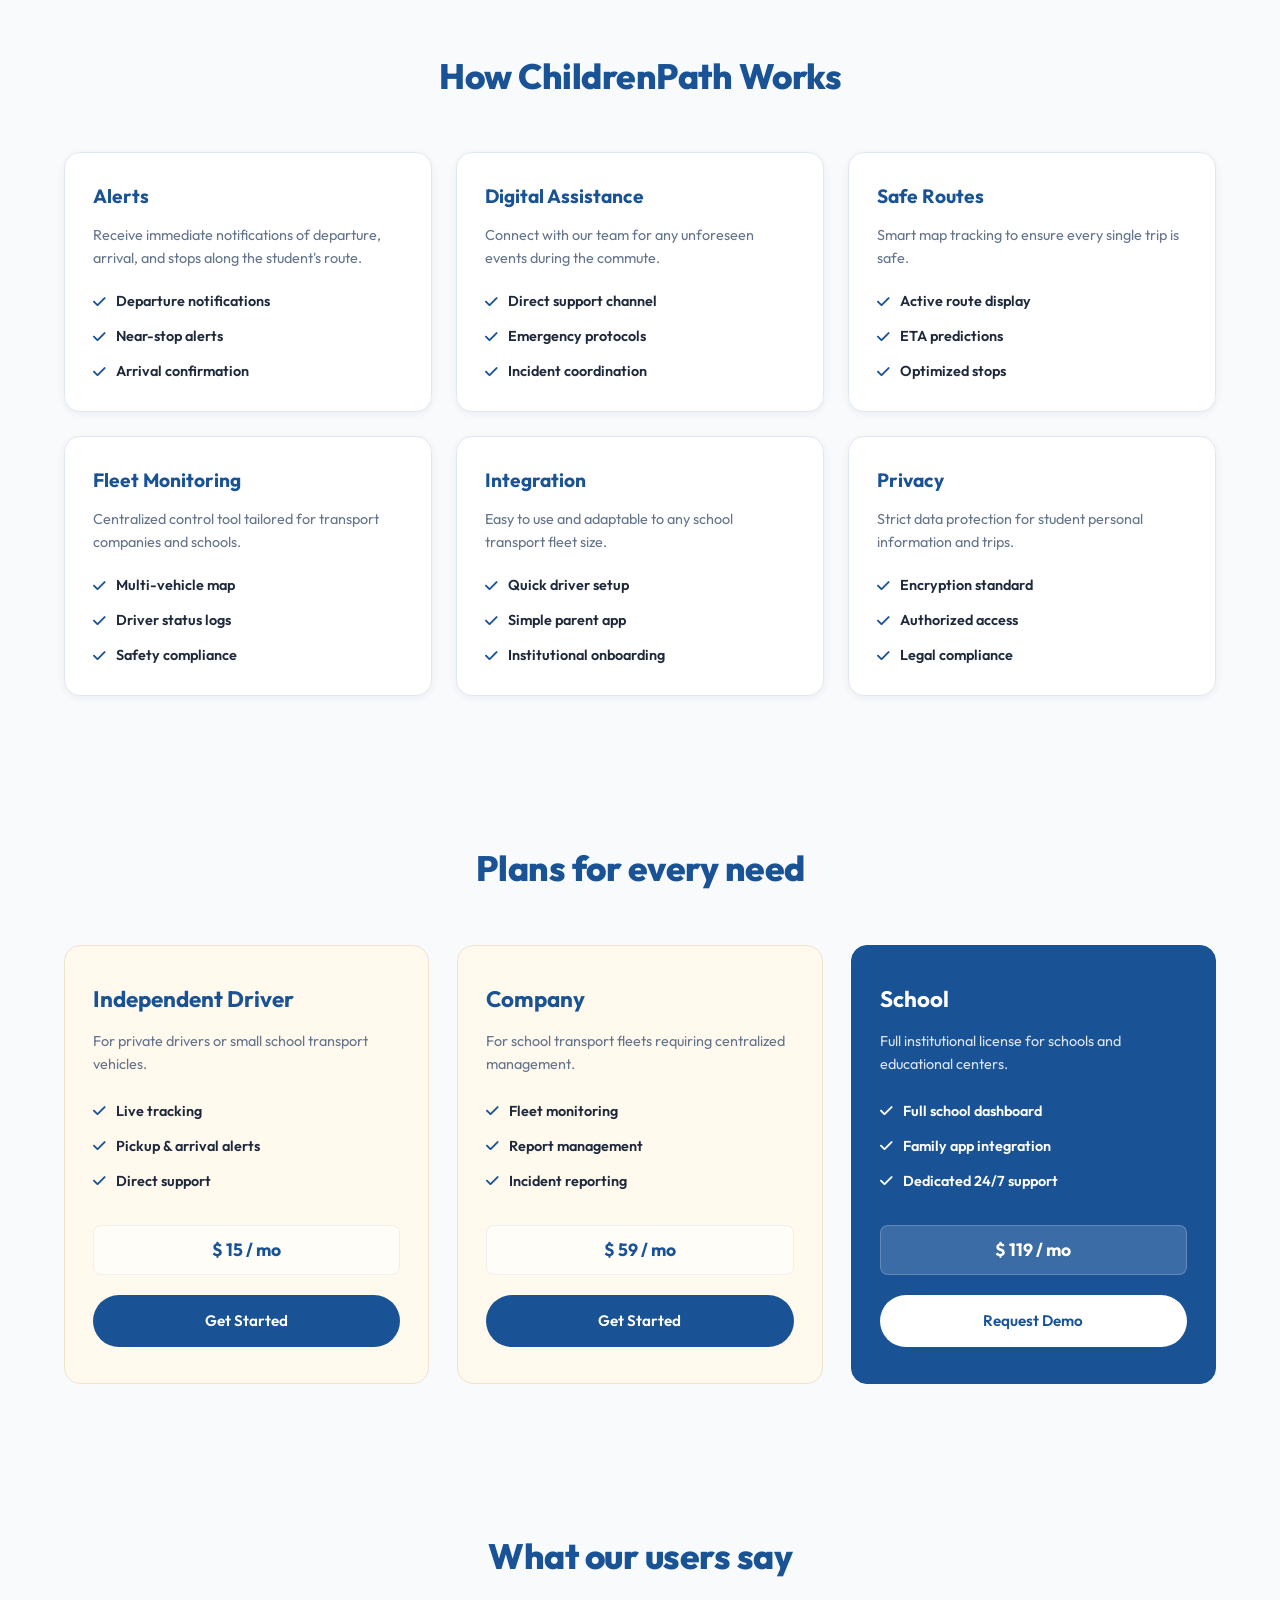
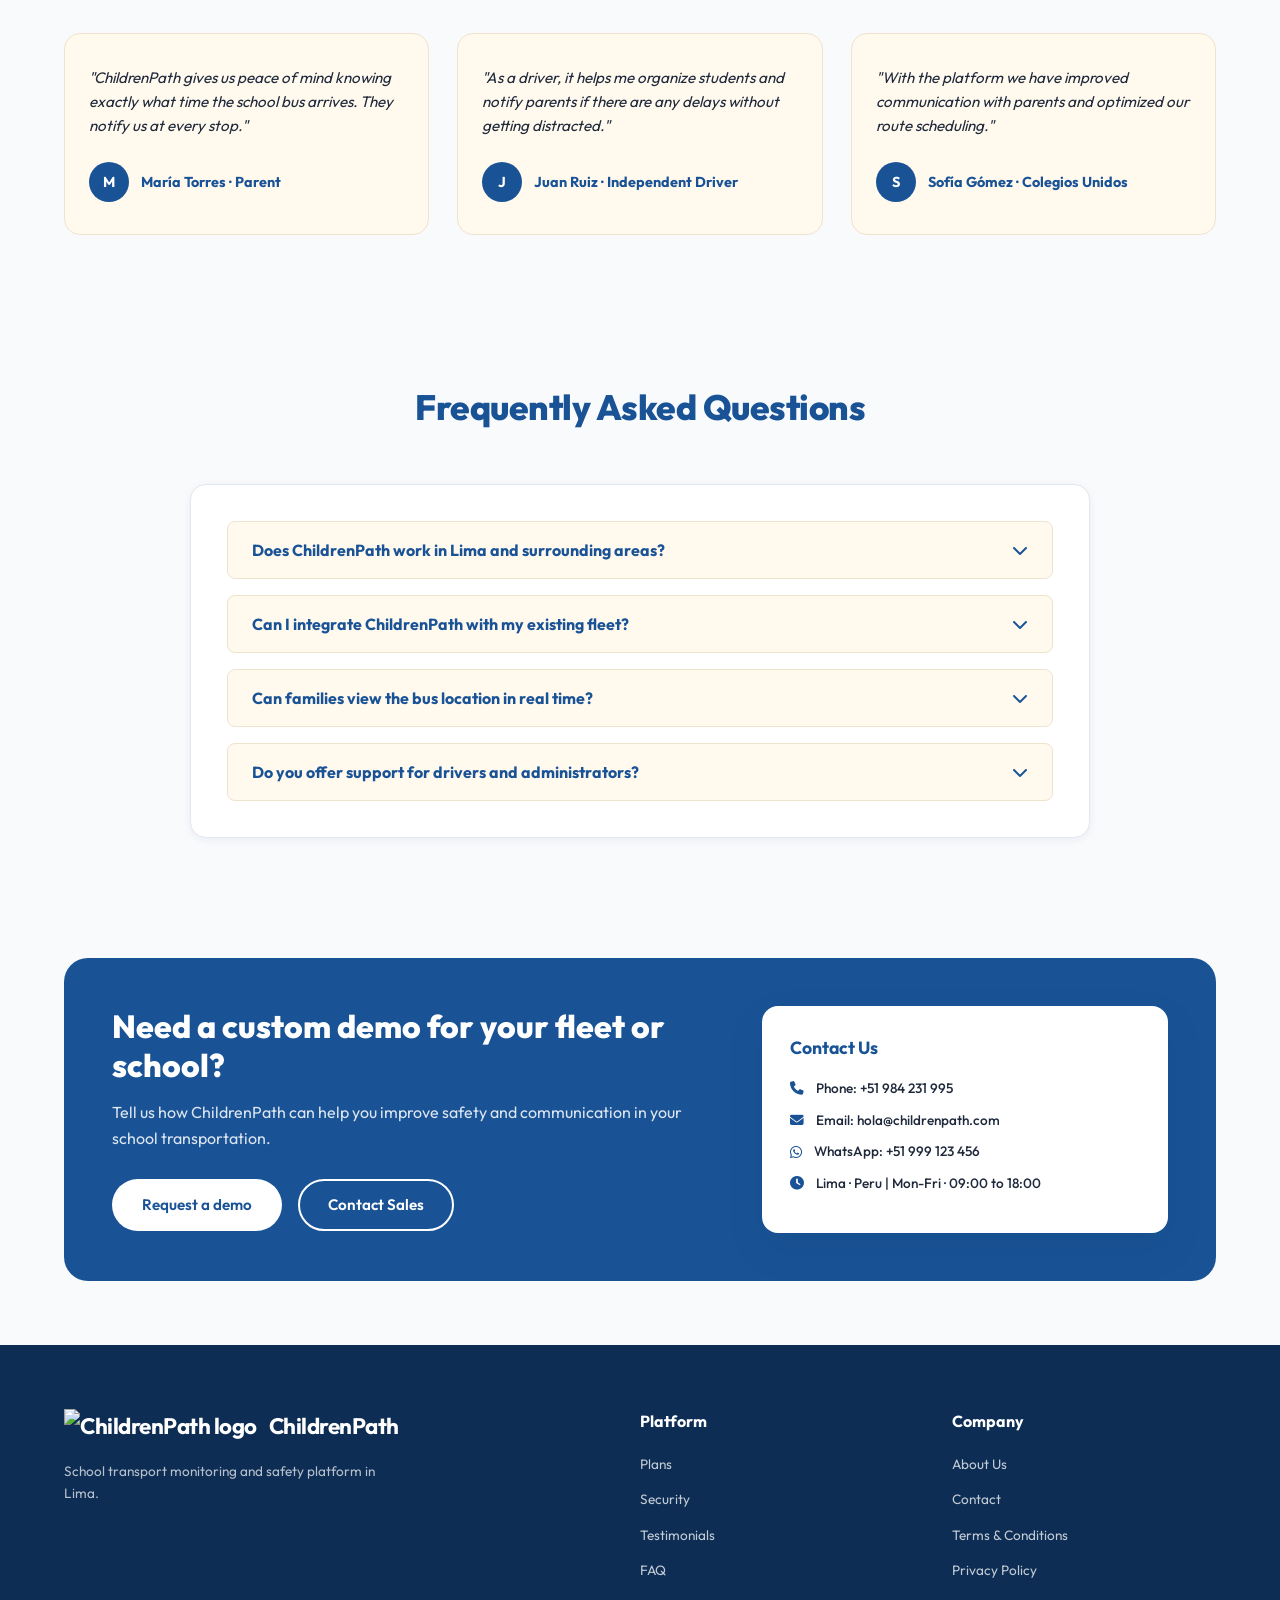
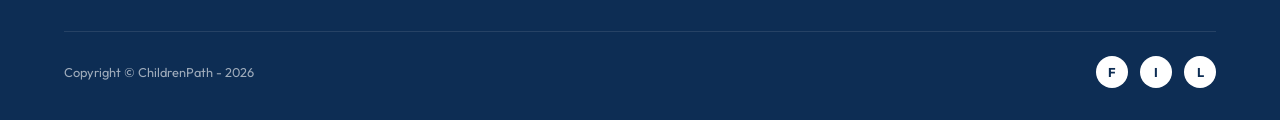
==== commit 3eb70399: "Fix: brand logo problems fixed" ====
--- a/index.html
+++ b/index.html
@@ -13,11 +13,9 @@
   <!-- Sticky Navbar -->
   <header class="navbar">
     <div class="container navbar-container">
-      <a href="index.html" class="brand-logo">
-        <div class="brand-icon">
-          <i class="fa-solid fa-bus-simple"></i>
-        </div>
-        <span>ChildrenPath</span>
+      <a href="index.html" class="brand-logo" aria-label="ChildrenPath home">
+        <img src="assets/images/childrenpath-logo.png" alt="ChildrenPath logo" class="brand-logo-image">
+        <span class="brand-logo-text">ChildrenPath</span>
       </a>
 
       <nav class="nav-links">
@@ -418,11 +416,9 @@
     <div class="container">
       <div class="footer-grid">
         <div class="footer-brand">
-          <a href="index.html" class="brand-logo">
-            <div class="brand-icon">
-              <i class="fa-solid fa-bus-simple"></i>
-            </div>
-            <span>ChildrenPath</span>
+          <a href="index.html" class="brand-logo" aria-label="ChildrenPath home">
+            <img src="assets/images/childrenpath-logo.png" alt="ChildrenPath logo" class="brand-logo-image">
+            <span class="brand-logo-text">ChildrenPath</span>
           </a>
           <p data-i18n="footer.tagline">School transport monitoring and safety platform in Lima.</p>
         </div>
